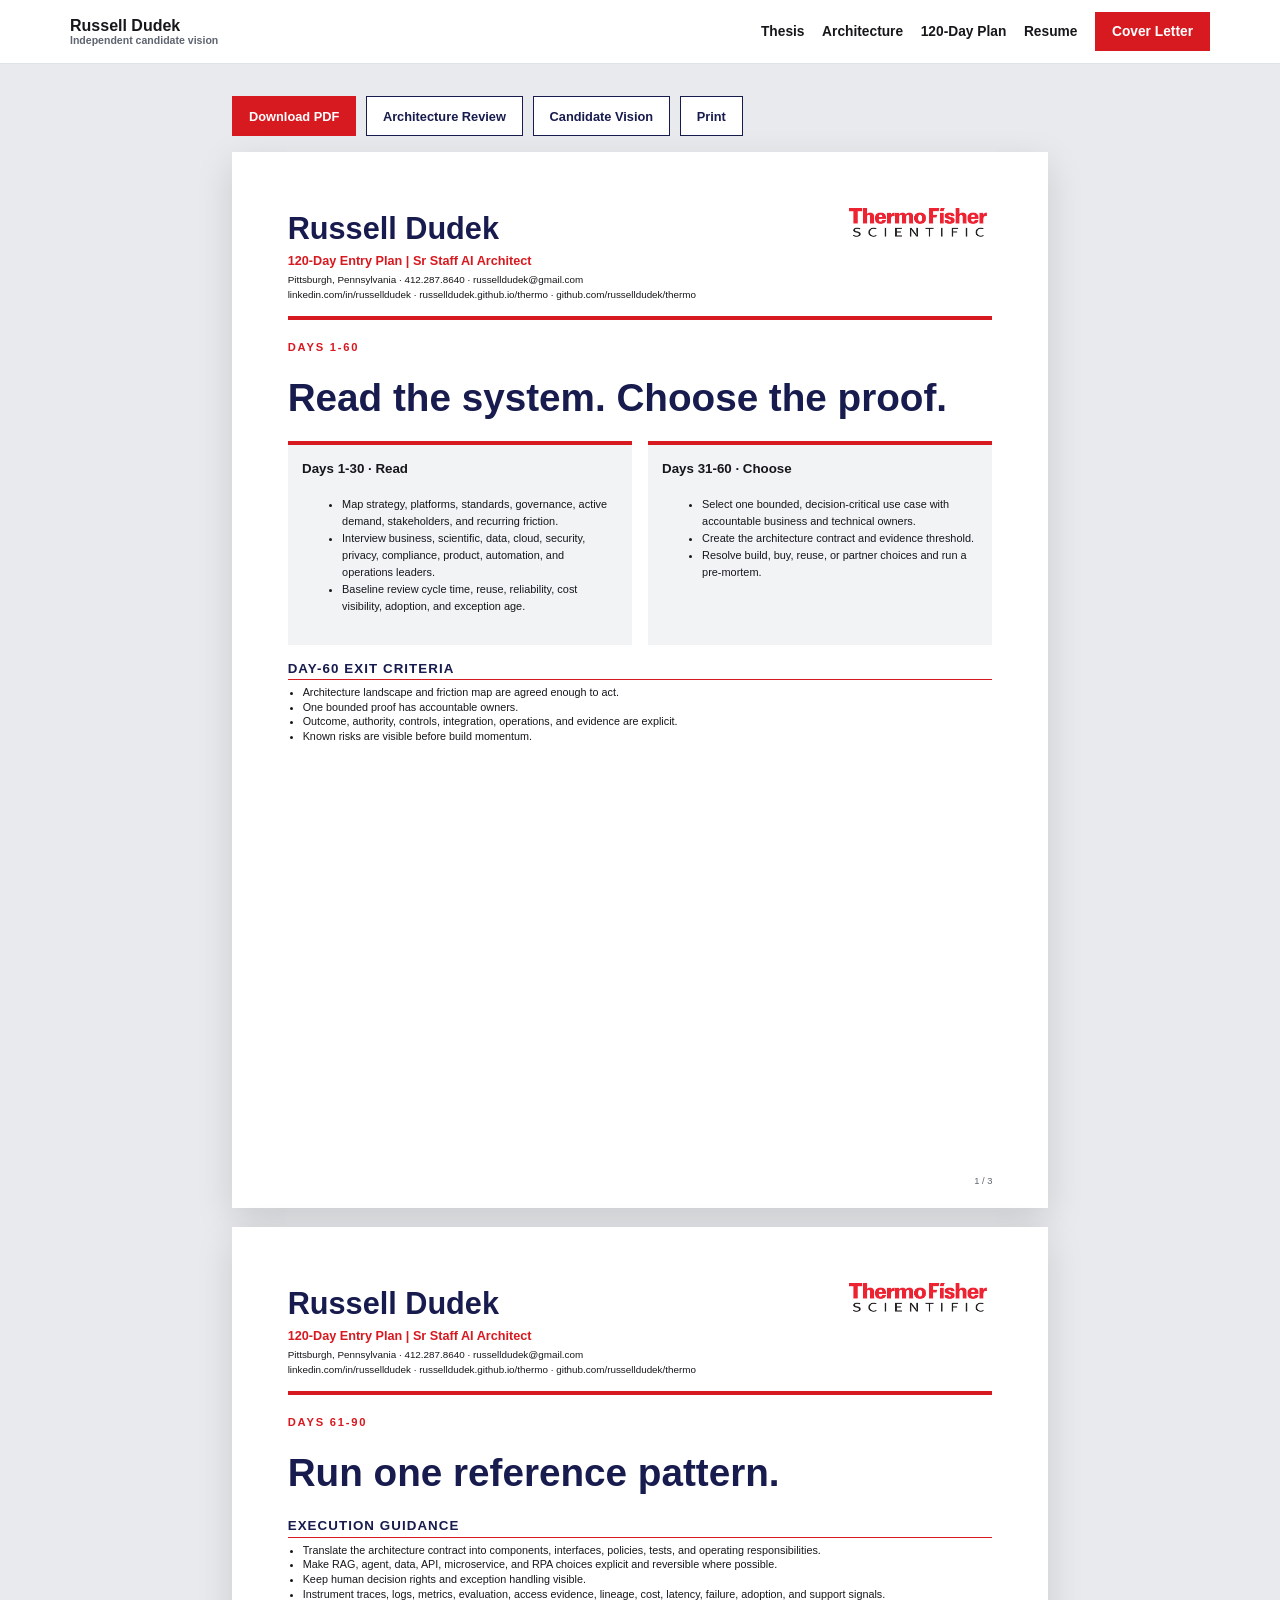
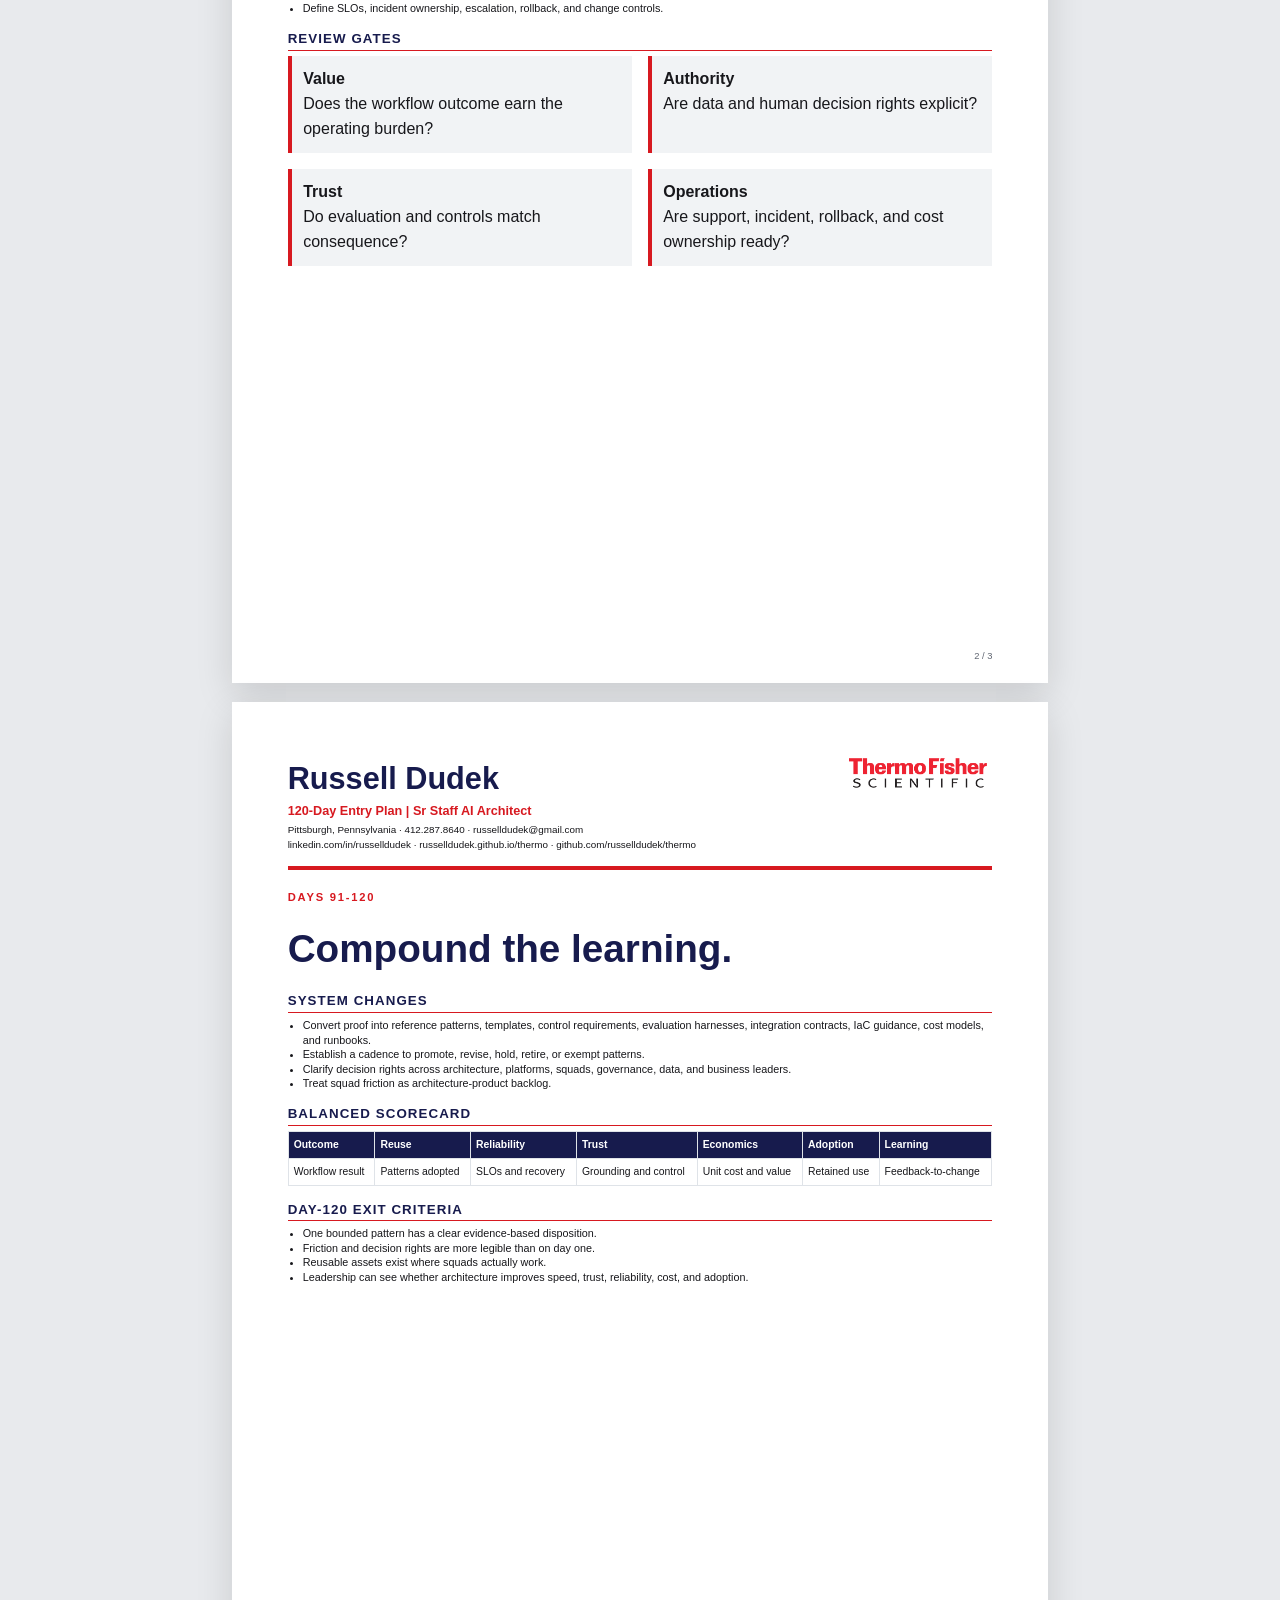
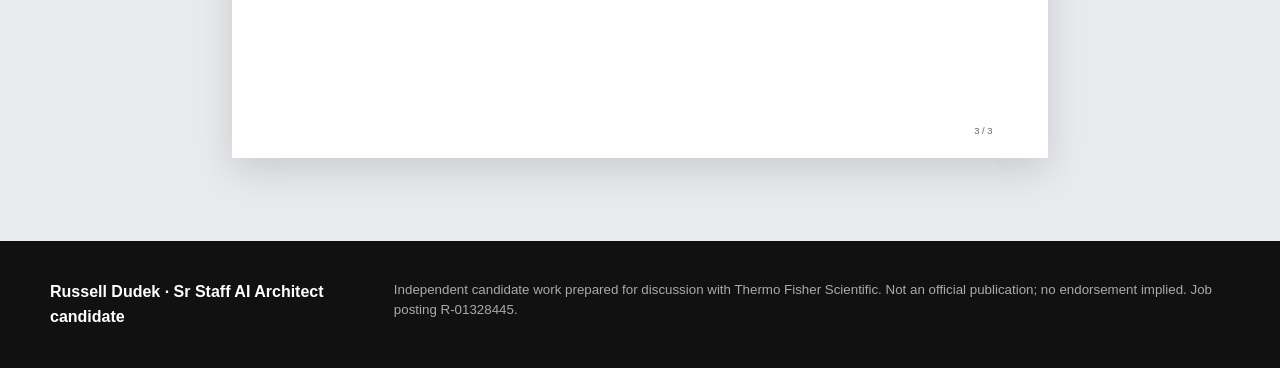
==== 120-day-plan.html @ cbb68d7e "Publish complete Thermo Fisher candidate campaign and repair asset loading" ====
<!doctype html><html lang="en"><head><meta charset="utf-8"><meta name="viewport" content="width=device-width,initial-scale=1"><title>Thermo Fisher | 120-Day Entry Plan</title><meta name="description" content="120-day entry plan."><link rel="icon" href="assets/brand/thermo-fisher-wordmark.png"><link rel="stylesheet" href="brand-tokens.css"><link rel="stylesheet" href="styles.css"></head><body><a class="skip" href="#main">Skip to content</a><header class="site-header"><div class="nav"><a class="candidate" href="index.html">Russell Dudek<small>Independent candidate vision</small></a><button class="menu-button" aria-expanded="false" aria-controls="primary-nav">Menu</button><nav class="nav-links" id="primary-nav" aria-label="Primary"><a href="index.html#thesis">Thesis</a><a href="index.html#architecture">Architecture</a><a href="120-day-plan.html">120-Day Plan</a><a href="resume.html">Resume</a><a class="button primary" href="cover-letter.html">Cover Letter</a></nav></div></header><main class="document-shell" id="main"><div class="doc-actions"><a class="button primary" href="docs/Russell-Dudek-Thermo-Fisher-120-Day-Plan.pdf">Download PDF</a><a class="button" href="architecture-review.html">Architecture Review</a><a class="button" href="index.html">Candidate Vision</a><button class="button" onclick="window.print()">Print</button></div><section class="sheet"><header class="doc-head"><div><div class="doc-name">Russell Dudek</div><div class="doc-role">120-Day Entry Plan | Sr Staff AI Architect</div><div class="doc-contact">Pittsburgh, Pennsylvania · 412.287.8640 · russelldudek@gmail.com<br>linkedin.com/in/russelldudek · russelldudek.github.io/thermo · github.com/russelldudek/thermo</div></div><img class="doc-logo" src="assets/brand/thermo-fisher-wordmark.png" alt="Thermo Fisher Scientific"></header><div class="eyebrow">Days 1-60</div><h1 class="report-title">Read the system. Choose the proof.</h1><div class="report-grid"><div class="report-card"><h3>Days 1-30 · Read</h3><ul><li>Map strategy, platforms, standards, governance, active demand, stakeholders, and recurring friction.</li><li>Interview business, scientific, data, cloud, security, privacy, compliance, product, automation, and operations leaders.</li><li>Baseline review cycle time, reuse, reliability, cost visibility, adoption, and exception age.</li></ul></div><div class="report-card"><h3>Days 31-60 · Choose</h3><ul><li>Select one bounded, decision-critical use case with accountable business and technical owners.</li><li>Create the architecture contract and evidence threshold.</li><li>Resolve build, buy, reuse, or partner choices and run a pre-mortem.</li></ul></div></div><section class="doc-section"><h2>Day-60 exit criteria</h2><ul><li>Architecture landscape and friction map are agreed enough to act.</li><li>One bounded proof has accountable owners.</li><li>Outcome, authority, controls, integration, operations, and evidence are explicit.</li><li>Known risks are visible before build momentum.</li></ul></section><div class="page-no">1 / 3</div></section><section class="sheet"><header class="doc-head"><div><div class="doc-name">Russell Dudek</div><div class="doc-role">120-Day Entry Plan | Sr Staff AI Architect</div><div class="doc-contact">Pittsburgh, Pennsylvania · 412.287.8640 · russelldudek@gmail.com<br>linkedin.com/in/russelldudek · russelldudek.github.io/thermo · github.com/russelldudek/thermo</div></div><img class="doc-logo" src="assets/brand/thermo-fisher-wordmark.png" alt="Thermo Fisher Scientific"></header><div class="eyebrow">Days 61-90</div><h2 class="report-title">Run one reference pattern.</h2><section class="doc-section"><h2>Execution guidance</h2><ul><li>Translate the architecture contract into components, interfaces, policies, tests, and operating responsibilities.</li><li>Make RAG, agent, data, API, microservice, and RPA choices explicit and reversible where possible.</li><li>Keep human decision rights and exception handling visible.</li><li>Instrument traces, logs, metrics, evaluation, access evidence, lineage, cost, latency, failure, adoption, and support signals.</li><li>Define SLOs, incident ownership, escalation, rollback, and change controls.</li></ul></section><section class="doc-section"><h2>Review gates</h2><div class="report-grid"><div class="doc-card"><b>Value</b><br>Does the workflow outcome earn the operating burden?</div><div class="doc-card"><b>Authority</b><br>Are data and human decision rights explicit?</div><div class="doc-card"><b>Trust</b><br>Do evaluation and controls match consequence?</div><div class="doc-card"><b>Operations</b><br>Are support, incident, rollback, and cost ownership ready?</div></div></section><div class="page-no">2 / 3</div></section><section class="sheet"><header class="doc-head"><div><div class="doc-name">Russell Dudek</div><div class="doc-role">120-Day Entry Plan | Sr Staff AI Architect</div><div class="doc-contact">Pittsburgh, Pennsylvania · 412.287.8640 · russelldudek@gmail.com<br>linkedin.com/in/russelldudek · russelldudek.github.io/thermo · github.com/russelldudek/thermo</div></div><img class="doc-logo" src="assets/brand/thermo-fisher-wordmark.png" alt="Thermo Fisher Scientific"></header><div class="eyebrow">Days 91-120</div><h2 class="report-title">Compound the learning.</h2><section class="doc-section"><h2>System changes</h2><ul><li>Convert proof into reference patterns, templates, control requirements, evaluation harnesses, integration contracts, IaC guidance, cost models, and runbooks.</li><li>Establish a cadence to promote, revise, hold, retire, or exempt patterns.</li><li>Clarify decision rights across architecture, platforms, squads, governance, data, and business leaders.</li><li>Treat squad friction as architecture-product backlog.</li></ul></section><section class="doc-section"><h2>Balanced scorecard</h2><table class="review-table"><tr><th>Outcome</th><th>Reuse</th><th>Reliability</th><th>Trust</th><th>Economics</th><th>Adoption</th><th>Learning</th></tr><tr><td>Workflow result</td><td>Patterns adopted</td><td>SLOs and recovery</td><td>Grounding and control</td><td>Unit cost and value</td><td>Retained use</td><td>Feedback-to-change</td></tr></table></section><section class="doc-section"><h2>Day-120 exit criteria</h2><ul><li>One bounded pattern has a clear evidence-based disposition.</li><li>Friction and decision rights are more legible than on day one.</li><li>Reusable assets exist where squads actually work.</li><li>Leadership can see whether architecture improves speed, trust, reliability, cost, and adoption.</li></ul></section><div class="page-no">3 / 3</div></section></main><footer class="footer"><div class="inner"><strong>Russell Dudek · Sr Staff AI Architect candidate</strong><small>Independent candidate work prepared for discussion with Thermo Fisher Scientific. Not an official publication; no endorsement implied. Job posting R-01328445.</small></div></footer><script src="app.js"></script></body></html>
---- brand-tokens.css ----
:root{--red:#d71920;--navy:#171b4d;--blue:#0067a5;--orange:#f28c28;--ink:#17171b;--muted:#5e6470;--soft:#f1f3f5;--line:#dfe3e8;--white:#fff;--max:1180px}
---- styles.css ----
*{box-sizing:border-box}html{scroll-behavior:smooth}body{margin:0;color:var(--ink);font-family:Arial,Helvetica,sans-serif;line-height:1.55;background:var(--white)}a{color:inherit}.skip{position:absolute;left:-9999px}.skip:focus{left:1rem;top:1rem;z-index:99;background:#fff;padding:.7rem}.site-header{position:sticky;top:0;z-index:20;background:rgba(255,255,255,.96);border-bottom:1px solid var(--line);backdrop-filter:blur(12px)}.nav{max-width:var(--max);margin:auto;padding:.75rem 1.25rem;display:flex;align-items:center;justify-content:space-between;gap:1rem}.candidate{font-weight:800;text-decoration:none;line-height:1.05}.candidate small{display:block;color:var(--muted);font-size:.66rem;font-weight:600}.nav-links{display:flex;align-items:center;gap:1.1rem}.nav-links a{text-decoration:none;font-size:.86rem;font-weight:700}.menu-button{display:none}.button,.scenario-button,.reset{display:inline-flex;align-items:center;justify-content:center;border:1px solid var(--navy);background:#fff;color:var(--navy);padding:.7rem 1rem;text-decoration:none;font:700 .8rem Arial;cursor:pointer}.button.primary{background:var(--red);border-color:var(--red);color:#fff}.button.dark{background:var(--navy);color:#fff}.hero{min-height:720px;display:grid;grid-template-columns:minmax(0,1fr) minmax(460px,.9fr);background:var(--navy);color:#fff}.hero-copy{padding:4.3rem clamp(1.4rem,6vw,7rem);display:flex;flex-direction:column;justify-content:center}.lockup{display:flex;align-items:center;gap:1.2rem;margin-bottom:3rem}.lockup img{width:245px;background:#fff;padding:.55rem}.qualifier{font-size:.76rem;color:#d8dbea}.qualifier strong{color:#fff}.eyebrow{text-transform:uppercase;letter-spacing:.16em;font-weight:800;font-size:.7rem;color:var(--red)}.hero h1{font-size:clamp(3.6rem,7vw,7.4rem);line-height:.86;letter-spacing:-.065em;margin:.7rem 0 1.5rem;max-width:8ch}.hero h1 span{color:#ff6670}.lede{font-size:1.12rem;max-width:60ch;color:#d9dce8}.actions{display:flex;gap:.7rem;flex-wrap:wrap;margin-top:1.4rem}.hero-visual{position:relative;overflow:hidden;background:linear-gradient(145deg,#111438,#080a20);display:flex;align-items:center;justify-content:center;padding:3rem}.lattice{width:min(520px,90%);height:540px;display:grid;grid-template-columns:repeat(5,1fr);gap:6px;transform:perspective(900px) rotateX(55deg) rotateZ(-16deg);position:relative}.cell{border:1px solid rgba(255,255,255,.26);background:rgba(255,255,255,.03);transition:.35s}.cell:nth-child(6n),.cell:nth-child(8n){background:rgba(215,25,32,.35);border-color:#ff6670}.signal{position:absolute;width:18px;height:18px;border-radius:50%;background:#fff;box-shadow:0 0 30px #fff;animation:route 7s linear infinite}.visual-label{position:absolute;left:2rem;right:2rem;bottom:2rem;display:flex;justify-content:space-between;gap:1rem}.visual-label small{display:block;color:#aeb4ca}.section{padding:clamp(4rem,8vw,7rem) 1.25rem}.inner{max-width:var(--max);margin:auto}.soft{background:var(--soft)}.dark{background:var(--navy);color:#fff}.red{background:var(--red);color:#fff}.section-head{display:grid;grid-template-columns:.8fr 1.2fr;gap:3rem;margin-bottom:2.5rem}.section h2{font-size:clamp(2.4rem,5vw,4.9rem);line-height:.95;letter-spacing:-.05em;margin:.25rem 0}.intro{color:var(--muted);font-size:1.08rem}.dark .intro{color:#c7cada}.moment{display:grid;grid-template-columns:1.1fr .9fr;gap:1rem}.systems-field{min-height:430px;position:relative;overflow:hidden;background:radial-gradient(circle at 25% 30%,#fff 0 1.2%,transparent 1.5%),linear-gradient(145deg,var(--blue),var(--navy) 62%,#07091f)}.systems-field:before{content:"";position:absolute;inset:12%;border:1px solid #ffffff55;background:repeating-linear-gradient(0deg,transparent 0 44px,#ffffff20 45px),repeating-linear-gradient(90deg,transparent 0 58px,#ffffff20 59px);transform:perspective(700px) rotateX(58deg) rotateZ(-8deg)}.caption{position:absolute;z-index:1;left:1.4rem;right:1.4rem;bottom:1.4rem;color:#fff;font-size:1.12rem}.notes{display:grid;gap:1rem}.note{background:#fff;border-top:4px solid var(--red);padding:1.3rem}.note strong{display:block}.tensions{display:grid;grid-template-columns:repeat(5,1fr);border:1px solid #ffffff33}.tension{min-height:220px;padding:1.25rem;border-right:1px solid #ffffff33;display:flex;flex-direction:column}.tension:last-child{border:0}.tension b{margin-top:auto}.tension span{color:#ff6670;font-size:2rem}.tension p{font-size:.82rem;color:#bdc1d3}.lab{display:grid;grid-template-columns:260px 1fr;gap:1.5rem}.scenario-panel{position:sticky;top:90px;height:max-content}.scenario-buttons{display:grid;gap:.5rem}.scenario-button,.reset{width:100%;justify-content:flex-start;text-align:left}.scenario-button[aria-selected=true]{background:var(--red);border-color:var(--red);color:#fff}.reset{margin-top:.65rem;border-style:dashed}.board{border:1px solid var(--line);box-shadow:0 20px 60px #171b4d14}.board-head,.readout{padding:1.1rem;border-bottom:1px solid var(--line);display:flex;justify-content:space-between;gap:1rem}.board-state{color:var(--red);font-weight:800;font-size:.72rem;text-transform:uppercase}.layers{display:grid;grid-template-columns:repeat(5,1fr)}.layer{min-height:330px;padding:1rem;border-right:1px solid var(--line)}.layer:last-child{border:0}.layer h3{font-size:.95rem}.layer small{color:var(--muted)}.layer ul{list-style:none;padding:0;display:grid;gap:.55rem}.layer li{font-size:.74rem;background:var(--soft);border:1px solid var(--line);padding:.65rem;transition:.25s}.layer li.active{background:#fff;border-color:var(--red);box-shadow:inset 4px 0 var(--red)}.layer li.risk{background:#fff6e9;border-color:var(--orange);box-shadow:inset 4px 0 var(--orange)}.readout{display:grid;grid-template-columns:repeat(3,1fr);border-top:1px solid var(--line);border-bottom:0}.readout small{display:block;color:var(--muted);text-transform:uppercase}.cards{display:grid;grid-template-columns:repeat(3,1fr);gap:1px;background:var(--line);border:1px solid var(--line)}.card{background:#fff;padding:1.35rem;min-height:200px}.card .num{color:var(--red);font-size:1.8rem}.metrics{display:grid;grid-template-columns:repeat(7,1fr);gap:1px;background:#ffffff33}.metric{padding:1.2rem;background:var(--navy);min-height:155px}.metric p{font-size:.75rem;color:#bdc1d3}.timeline{border-left:2px solid var(--red);margin-left:8px}.proof{padding:0 0 2rem 1.7rem;display:grid;grid-template-columns:220px 1fr;gap:1.5rem;position:relative}.proof:before{content:"";position:absolute;left:-7px;top:.35rem;width:12px;height:12px;border-radius:50%;background:var(--red);border:3px solid #fff}.proof h3,.proof p{margin:0}.proof p{color:var(--muted)}.roadmap{display:grid;grid-template-columns:repeat(4,1fr);gap:1rem}.phase{background:#fff;border-top:5px solid var(--red);padding:1.2rem;min-height:255px}.objection{display:grid;grid-template-columns:.85fr 1.15fr;gap:3rem}.quote{font-size:clamp(2rem,4vw,3.8rem);line-height:1.05;letter-spacing:-.04em}.questions{display:grid;grid-template-columns:repeat(2,1fr);gap:1rem}.question{border-top:1px solid #ffffff55;padding:1rem 0}.footer{background:#111;color:#fff;padding:2.4rem 1.25rem}.footer .inner{display:flex;justify-content:space-between;gap:2rem}.footer small{color:#aaa;max-width:55rem}.document-shell{background:#e8eaed;padding:2rem 0 4rem}.doc-actions{max-width:8.5in;margin:0 auto 1rem;display:flex;gap:.6rem;flex-wrap:wrap}.sheet{width:8.5in;min-height:11in;margin:0 auto 1.2rem;background:#fff;padding:.55in .58in;box-shadow:0 12px 35px #0002;position:relative}.doc-head{display:grid;grid-template-columns:1fr auto;gap:1rem;border-bottom:4px solid var(--red);padding-bottom:.14in;margin-bottom:.2in}.doc-name{font-size:23pt;font-weight:800;color:var(--navy)}.doc-role{font-size:9.5pt;color:var(--red);font-weight:800}.doc-contact{font-size:7.4pt}.doc-logo{width:1.55in}.doc-section{margin:.14in 0}.doc-section h2{font-size:10pt;text-transform:uppercase;letter-spacing:.08em;color:var(--navy);border-bottom:1px solid var(--red);margin:0 0 5px}.doc-section h3{font-size:9pt;margin:5px 0}.doc-section p,.doc-section li{font-size:8.1pt;line-height:1.35}.doc-section ul{margin:4px 0;padding-left:15px}.doc-grid{display:grid;grid-template-columns:1.65fr .9fr;gap:.2in}.doc-card{background:var(--soft);border-left:4px solid var(--red);padding:.12in}.page-no{position:absolute;right:.58in;bottom:.2in;font-size:7pt;color:var(--muted)}.report-title{font-size:29pt;line-height:.95;color:var(--navy);margin:.25in 0}.report-grid{display:grid;grid-template-columns:repeat(2,1fr);gap:.16in}.report-card{background:var(--soft);border-top:4px solid var(--red);padding:.15in}.report-card h3{font-size:10pt;margin:0}.report-card p,.report-card li{font-size:8.2pt}.review-table{width:100%;border-collapse:collapse;font-size:7.8pt}.review-table th,.review-table td{border:1px solid var(--line);padding:5px;text-align:left;vertical-align:top}.review-table th{background:var(--navy);color:#fff}@keyframes route{0%{left:8%;top:10%}25%{left:72%;top:20%}50%{left:52%;top:70%}75%{left:12%;top:75%}100%{left:8%;top:10%}}@media(max-width:900px){.menu-button{display:block}.nav-links{display:none;position:absolute;top:100%;left:0;right:0;background:#fff;padding:1rem;flex-direction:column;align-items:stretch}.nav-links.open{display:flex}.hero{grid-template-columns:1fr}.hero-visual{min-height:500px}.section-head,.moment,.lab,.objection{grid-template-columns:1fr}.scenario-panel{position:static}.tensions,.layers,.metrics{grid-template-columns:1fr}.tension,.layer{min-height:auto;border-right:0;border-bottom:1px solid #ffffff33}.cards{grid-template-columns:repeat(2,1fr)}.roadmap{grid-template-columns:repeat(2,1fr)}.proof{grid-template-columns:1fr}.questions{grid-template-columns:1fr}.footer .inner{display:block}.document-shell{padding:1rem}.sheet{width:100%;min-height:0;padding:1.1rem;box-shadow:none}.doc-grid,.report-grid{grid-template-columns:1fr}}@media(max-width:520px){.review-table{display:block;font-size:.72rem}.review-table tbody{display:grid;gap:.75rem}.review-table tr{display:grid;grid-template-columns:repeat(2,minmax(0,1fr));border:1px solid var(--line)}.review-table th,.review-table td{display:block;min-width:0;overflow-wrap:anywhere;border:0;border-bottom:1px solid var(--line)}.hero-copy{padding:3rem 1.25rem}.lockup{align-items:flex-start;flex-direction:column}.hero h1{font-size:3.4rem}.hero-visual{padding:1rem;min-height:430px}.lattice{height:380px}.cards,.roadmap{grid-template-columns:1fr}.section{padding:3.5rem 1rem}.doc-head{grid-template-columns:1fr}.doc-logo{width:140px}.doc-actions{position:sticky;top:64px;background:#e8eaed;padding:.5rem;z-index:3}}@media(prefers-reduced-motion:reduce){*{scroll-behavior:auto!important;animation:none!important;transition:none!important}.signal{left:52%;top:50%}}@media print{@page{size:Letter;margin:0}body{background:#fff}.site-header,.footer,.doc-actions{display:none!important}.document-shell{padding:0;background:#fff}.sheet{width:8.5in;height:11in;min-height:11in;margin:0;box-shadow:none;break-after:page;overflow:hidden}.sheet:last-child{break-after:auto}.page-no{display:block}}
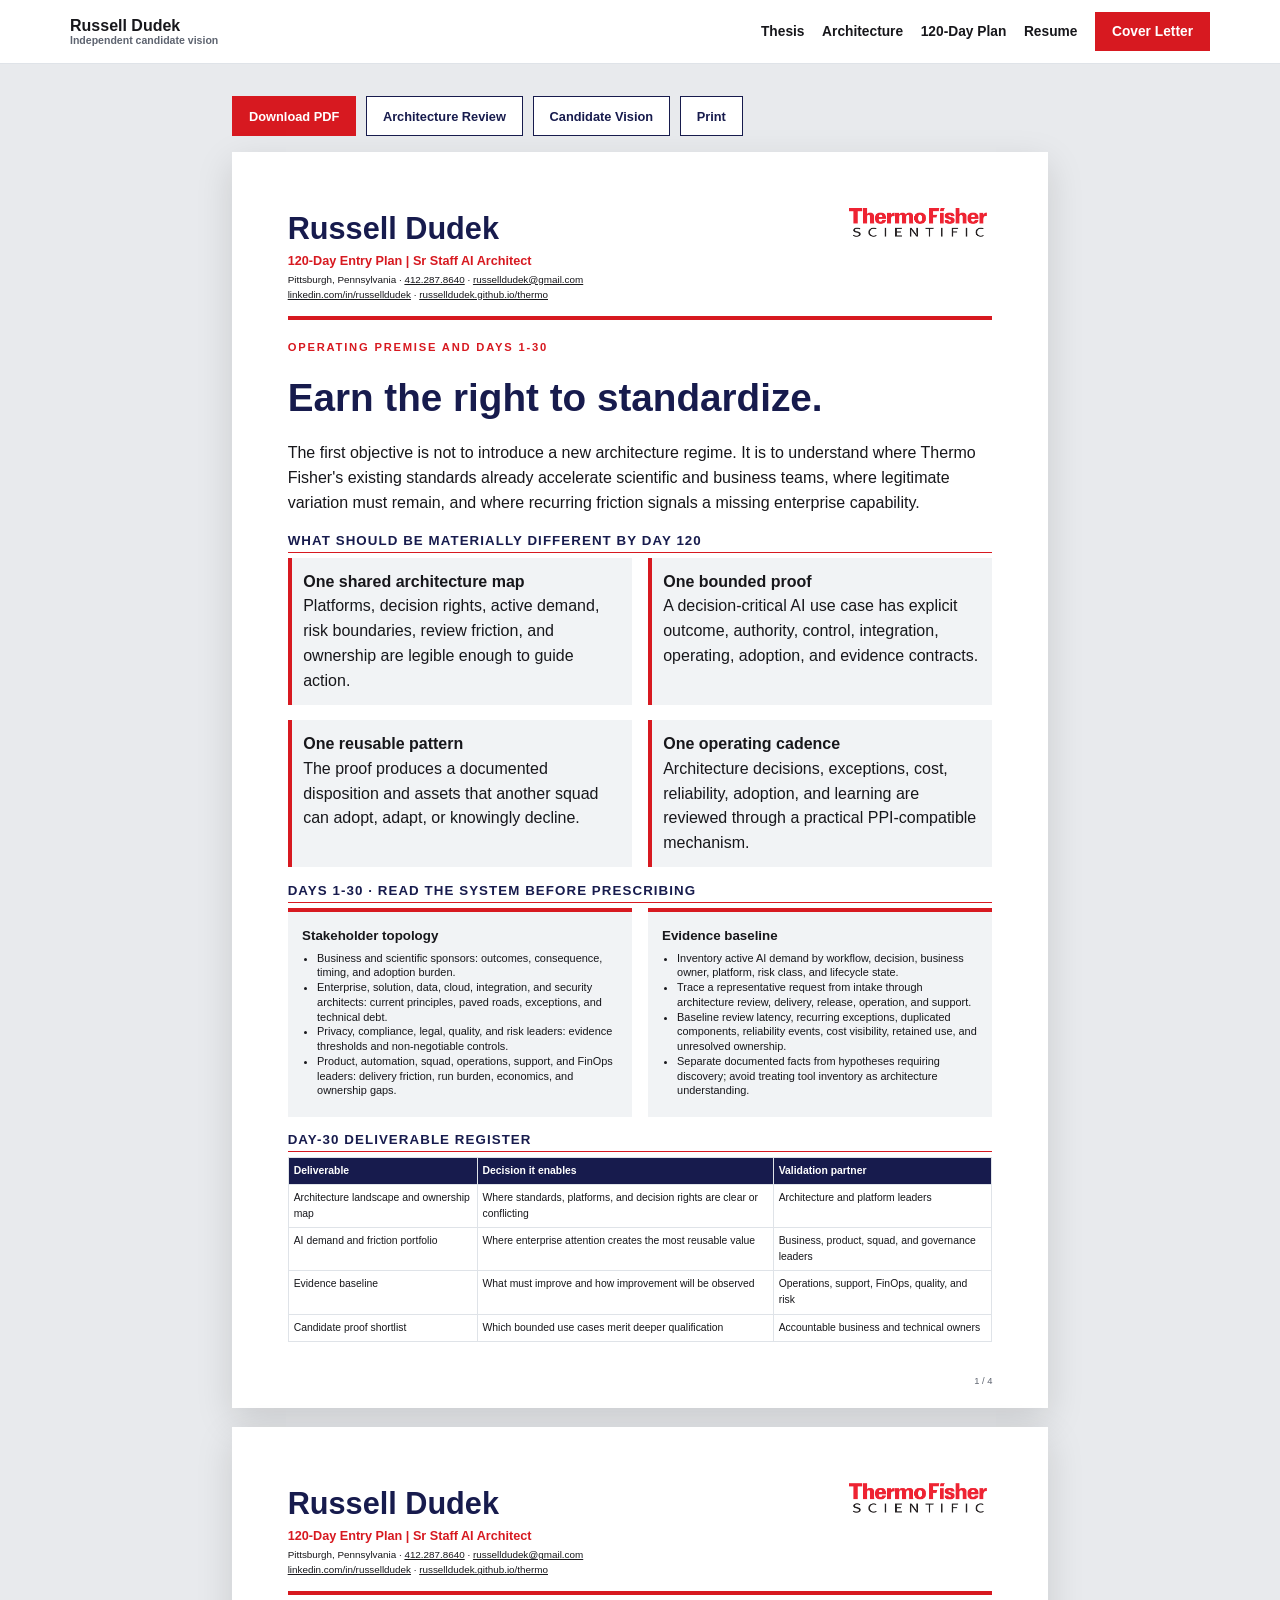
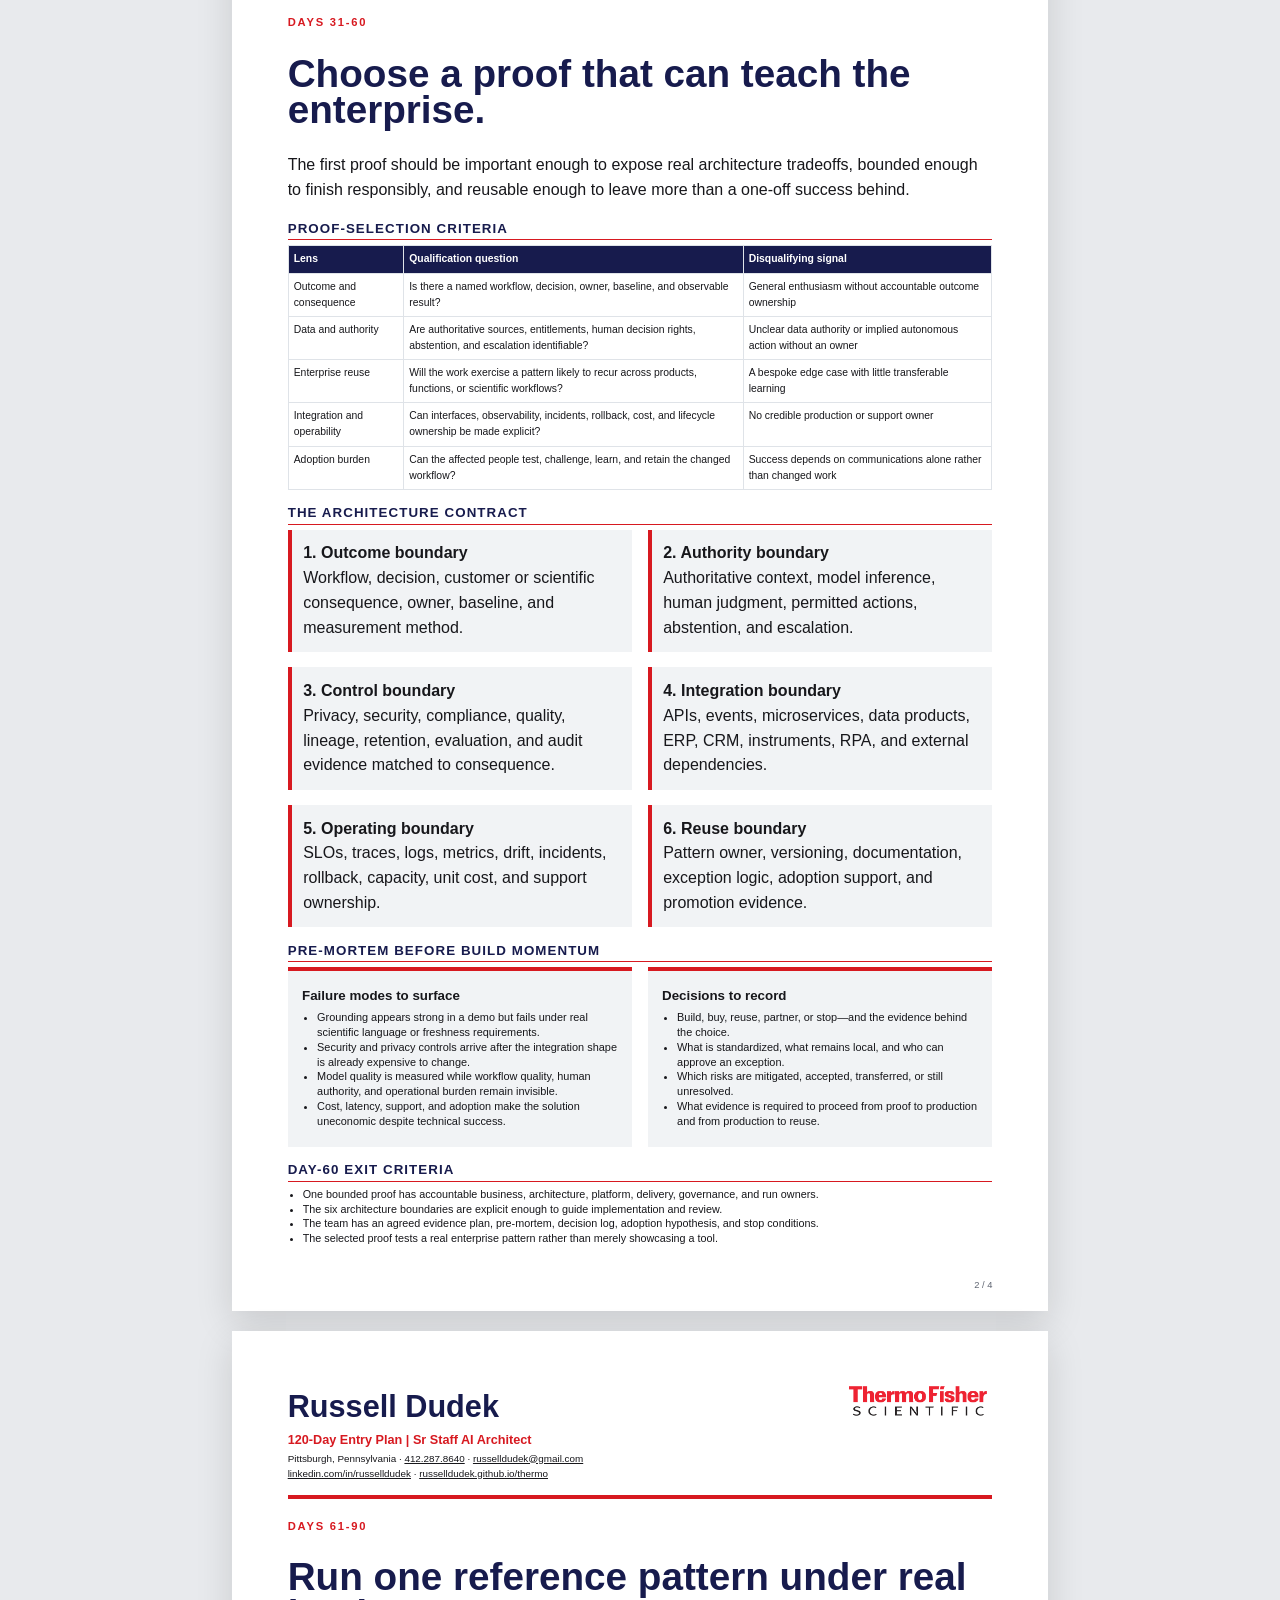
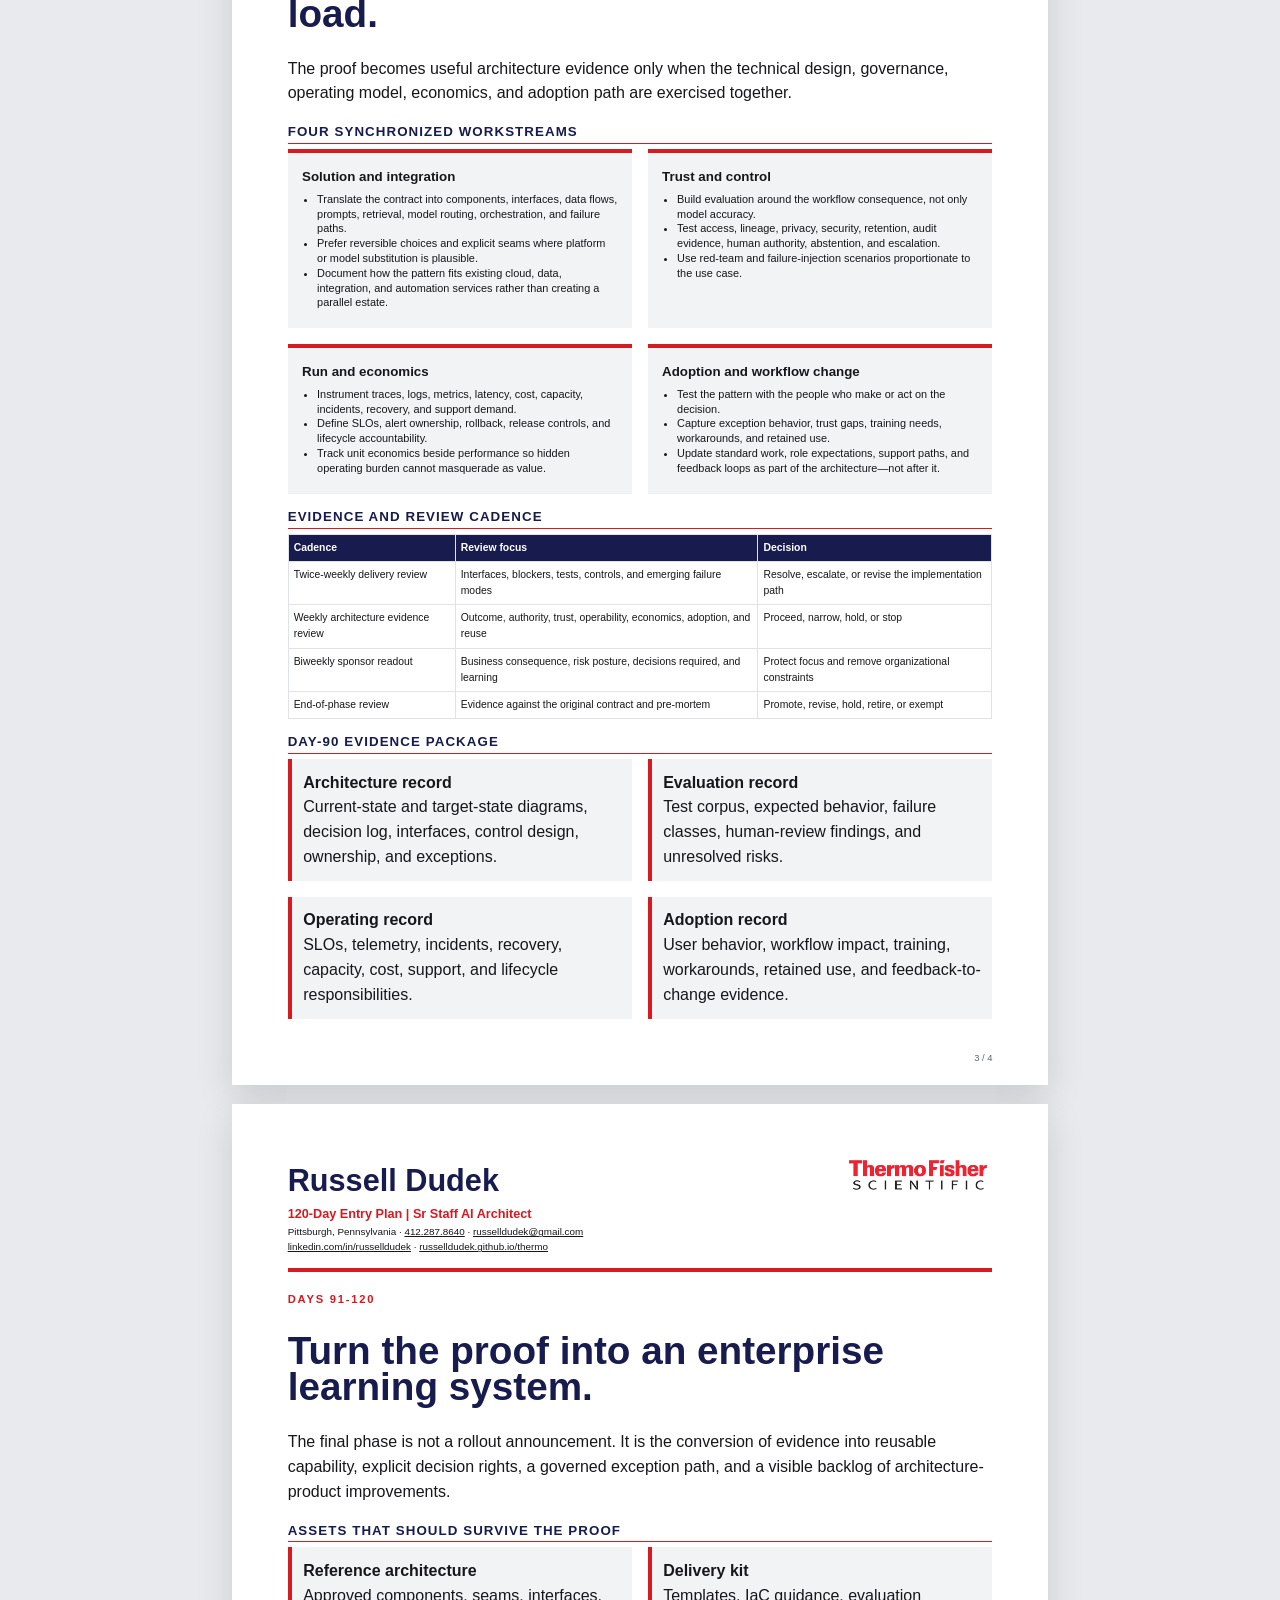
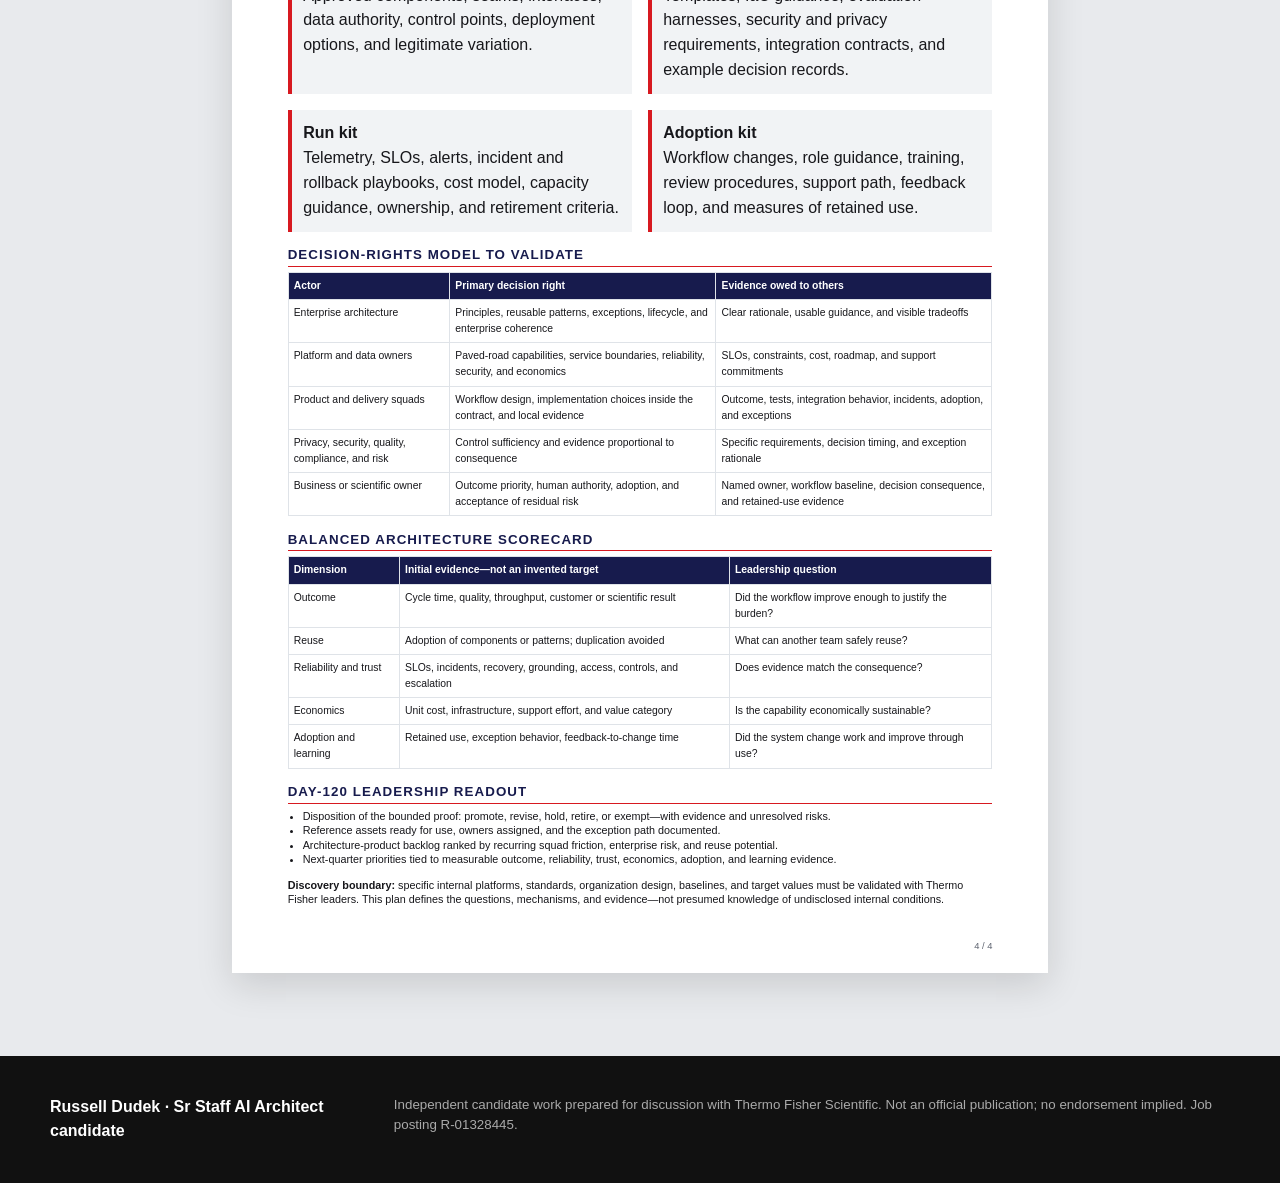
==== commit 591522ca: "Expand the 120-day AI architecture entry plan" ====
--- a/120-day-plan.html
+++ b/120-day-plan.html
@@ -1 +1,266 @@
-<!doctype html><html lang="en"><head><meta charset="utf-8"><meta name="viewport" content="width=device-width,initial-scale=1"><title>Thermo Fisher | 120-Day Entry Plan</title><meta name="description" content="120-day entry plan."><link rel="icon" href="assets/brand/thermo-fisher-wordmark.png"><link rel="stylesheet" href="brand-tokens.css"><link rel="stylesheet" href="styles.css"></head><body><a class="skip" href="#main">Skip to content</a><header class="site-header"><div class="nav"><a class="candidate" href="index.html">Russell Dudek<small>Independent candidate vision</small></a><button class="menu-button" aria-expanded="false" aria-controls="primary-nav">Menu</button><nav class="nav-links" id="primary-nav" aria-label="Primary"><a href="index.html#thesis">Thesis</a><a href="index.html#architecture">Architecture</a><a href="120-day-plan.html">120-Day Plan</a><a href="resume.html">Resume</a><a class="button primary" href="cover-letter.html">Cover Letter</a></nav></div></header><main class="document-shell" id="main"><div class="doc-actions"><a class="button primary" href="docs/Russell-Dudek-Thermo-Fisher-120-Day-Plan.pdf">Download PDF</a><a class="button" href="architecture-review.html">Architecture Review</a><a class="button" href="index.html">Candidate Vision</a><button class="button" onclick="window.print()">Print</button></div><section class="sheet"><header class="doc-head"><div><div class="doc-name">Russell Dudek</div><div class="doc-role">120-Day Entry Plan | Sr Staff AI Architect</div><div class="doc-contact">Pittsburgh, Pennsylvania · 412.287.8640 · russelldudek@gmail.com<br>linkedin.com/in/russelldudek · russelldudek.github.io/thermo · github.com/russelldudek/thermo</div></div><img class="doc-logo" src="assets/brand/thermo-fisher-wordmark.png" alt="Thermo Fisher Scientific"></header><div class="eyebrow">Days 1-60</div><h1 class="report-title">Read the system. Choose the proof.</h1><div class="report-grid"><div class="report-card"><h3>Days 1-30 · Read</h3><ul><li>Map strategy, platforms, standards, governance, active demand, stakeholders, and recurring friction.</li><li>Interview business, scientific, data, cloud, security, privacy, compliance, product, automation, and operations leaders.</li><li>Baseline review cycle time, reuse, reliability, cost visibility, adoption, and exception age.</li></ul></div><div class="report-card"><h3>Days 31-60 · Choose</h3><ul><li>Select one bounded, decision-critical use case with accountable business and technical owners.</li><li>Create the architecture contract and evidence threshold.</li><li>Resolve build, buy, reuse, or partner choices and run a pre-mortem.</li></ul></div></div><section class="doc-section"><h2>Day-60 exit criteria</h2><ul><li>Architecture landscape and friction map are agreed enough to act.</li><li>One bounded proof has accountable owners.</li><li>Outcome, authority, controls, integration, operations, and evidence are explicit.</li><li>Known risks are visible before build momentum.</li></ul></section><div class="page-no">1 / 3</div></section><section class="sheet"><header class="doc-head"><div><div class="doc-name">Russell Dudek</div><div class="doc-role">120-Day Entry Plan | Sr Staff AI Architect</div><div class="doc-contact">Pittsburgh, Pennsylvania · 412.287.8640 · russelldudek@gmail.com<br>linkedin.com/in/russelldudek · russelldudek.github.io/thermo · github.com/russelldudek/thermo</div></div><img class="doc-logo" src="assets/brand/thermo-fisher-wordmark.png" alt="Thermo Fisher Scientific"></header><div class="eyebrow">Days 61-90</div><h2 class="report-title">Run one reference pattern.</h2><section class="doc-section"><h2>Execution guidance</h2><ul><li>Translate the architecture contract into components, interfaces, policies, tests, and operating responsibilities.</li><li>Make RAG, agent, data, API, microservice, and RPA choices explicit and reversible where possible.</li><li>Keep human decision rights and exception handling visible.</li><li>Instrument traces, logs, metrics, evaluation, access evidence, lineage, cost, latency, failure, adoption, and support signals.</li><li>Define SLOs, incident ownership, escalation, rollback, and change controls.</li></ul></section><section class="doc-section"><h2>Review gates</h2><div class="report-grid"><div class="doc-card"><b>Value</b><br>Does the workflow outcome earn the operating burden?</div><div class="doc-card"><b>Authority</b><br>Are data and human decision rights explicit?</div><div class="doc-card"><b>Trust</b><br>Do evaluation and controls match consequence?</div><div class="doc-card"><b>Operations</b><br>Are support, incident, rollback, and cost ownership ready?</div></div></section><div class="page-no">2 / 3</div></section><section class="sheet"><header class="doc-head"><div><div class="doc-name">Russell Dudek</div><div class="doc-role">120-Day Entry Plan | Sr Staff AI Architect</div><div class="doc-contact">Pittsburgh, Pennsylvania · 412.287.8640 · russelldudek@gmail.com<br>linkedin.com/in/russelldudek · russelldudek.github.io/thermo · github.com/russelldudek/thermo</div></div><img class="doc-logo" src="assets/brand/thermo-fisher-wordmark.png" alt="Thermo Fisher Scientific"></header><div class="eyebrow">Days 91-120</div><h2 class="report-title">Compound the learning.</h2><section class="doc-section"><h2>System changes</h2><ul><li>Convert proof into reference patterns, templates, control requirements, evaluation harnesses, integration contracts, IaC guidance, cost models, and runbooks.</li><li>Establish a cadence to promote, revise, hold, retire, or exempt patterns.</li><li>Clarify decision rights across architecture, platforms, squads, governance, data, and business leaders.</li><li>Treat squad friction as architecture-product backlog.</li></ul></section><section class="doc-section"><h2>Balanced scorecard</h2><table class="review-table"><tr><th>Outcome</th><th>Reuse</th><th>Reliability</th><th>Trust</th><th>Economics</th><th>Adoption</th><th>Learning</th></tr><tr><td>Workflow result</td><td>Patterns adopted</td><td>SLOs and recovery</td><td>Grounding and control</td><td>Unit cost and value</td><td>Retained use</td><td>Feedback-to-change</td></tr></table></section><section class="doc-section"><h2>Day-120 exit criteria</h2><ul><li>One bounded pattern has a clear evidence-based disposition.</li><li>Friction and decision rights are more legible than on day one.</li><li>Reusable assets exist where squads actually work.</li><li>Leadership can see whether architecture improves speed, trust, reliability, cost, and adoption.</li></ul></section><div class="page-no">3 / 3</div></section></main><footer class="footer"><div class="inner"><strong>Russell Dudek · Sr Staff AI Architect candidate</strong><small>Independent candidate work prepared for discussion with Thermo Fisher Scientific. Not an official publication; no endorsement implied. Job posting R-01328445.</small></div></footer><script src="app.js"></script></body></html>+<!doctype html>
+<html lang="en">
+<head>
+  <meta charset="utf-8">
+  <meta name="viewport" content="width=device-width,initial-scale=1">
+  <title>Thermo Fisher | 120-Day Entry Plan</title>
+  <meta name="description" content="A detailed 120-day entry plan for the Sr Staff AI Architect role at Thermo Fisher Scientific.">
+  <link rel="icon" href="assets/brand/thermo-fisher-wordmark.png">
+  <link rel="stylesheet" href="brand-tokens.css">
+  <link rel="stylesheet" href="styles.css">
+</head>
+<body>
+<a class="skip" href="#main">Skip to content</a>
+<header class="site-header">
+  <div class="nav">
+    <a class="candidate" href="index.html">Russell Dudek<small>Independent candidate vision</small></a>
+    <button class="menu-button" aria-expanded="false" aria-controls="primary-nav">Menu</button>
+    <nav class="nav-links" id="primary-nav" aria-label="Primary">
+      <a href="index.html#thesis">Thesis</a>
+      <a href="index.html#architecture">Architecture</a>
+      <a href="120-day-plan.html">120-Day Plan</a>
+      <a href="resume.html">Resume</a>
+      <a class="button primary" href="cover-letter.html">Cover Letter</a>
+    </nav>
+  </div>
+</header>
+<main class="document-shell" id="main">
+  <div class="doc-actions">
+    <a class="button primary" href="docs/Russell-Dudek-Thermo-Fisher-120-Day-Plan.pdf">Download PDF</a>
+    <a class="button" href="architecture-review.html">Architecture Review</a>
+    <a class="button" href="index.html">Candidate Vision</a>
+    <button class="button" onclick="window.print()">Print</button>
+  </div>
+
+  <section class="sheet">
+    <header class="doc-head">
+      <div>
+        <div class="doc-name">Russell Dudek</div>
+        <div class="doc-role">120-Day Entry Plan | Sr Staff AI Architect</div>
+        <div class="doc-contact">Pittsburgh, Pennsylvania · <a href="tel:+14122878640">412.287.8640</a> · <a href="mailto:russelldudek@gmail.com">russelldudek@gmail.com</a><br><a href="https://www.linkedin.com/in/russelldudek">linkedin.com/in/russelldudek</a> · <a href="https://russelldudek.github.io/thermo/">russelldudek.github.io/thermo</a></div>
+      </div>
+      <img class="doc-logo" src="assets/brand/thermo-fisher-wordmark.png" alt="Thermo Fisher Scientific">
+    </header>
+    <div class="eyebrow">Operating premise and days 1-30</div>
+    <h1 class="report-title">Earn the right to standardize.</h1>
+    <p>The first objective is not to introduce a new architecture regime. It is to understand where Thermo Fisher's existing standards already accelerate scientific and business teams, where legitimate variation must remain, and where recurring friction signals a missing enterprise capability.</p>
+
+    <section class="doc-section">
+      <h2>What should be materially different by day 120</h2>
+      <div class="report-grid">
+        <div class="doc-card"><b>One shared architecture map</b><br>Platforms, decision rights, active demand, risk boundaries, review friction, and ownership are legible enough to guide action.</div>
+        <div class="doc-card"><b>One bounded proof</b><br>A decision-critical AI use case has explicit outcome, authority, control, integration, operating, adoption, and evidence contracts.</div>
+        <div class="doc-card"><b>One reusable pattern</b><br>The proof produces a documented disposition and assets that another squad can adopt, adapt, or knowingly decline.</div>
+        <div class="doc-card"><b>One operating cadence</b><br>Architecture decisions, exceptions, cost, reliability, adoption, and learning are reviewed through a practical PPI-compatible mechanism.</div>
+      </div>
+    </section>
+
+    <section class="doc-section">
+      <h2>Days 1-30 · Read the system before prescribing</h2>
+      <div class="report-grid">
+        <div class="report-card">
+          <h3>Stakeholder topology</h3>
+          <ul>
+            <li>Business and scientific sponsors: outcomes, consequence, timing, and adoption burden.</li>
+            <li>Enterprise, solution, data, cloud, integration, and security architects: current principles, paved roads, exceptions, and technical debt.</li>
+            <li>Privacy, compliance, legal, quality, and risk leaders: evidence thresholds and non-negotiable controls.</li>
+            <li>Product, automation, squad, operations, support, and FinOps leaders: delivery friction, run burden, economics, and ownership gaps.</li>
+          </ul>
+        </div>
+        <div class="report-card">
+          <h3>Evidence baseline</h3>
+          <ul>
+            <li>Inventory active AI demand by workflow, decision, business owner, platform, risk class, and lifecycle state.</li>
+            <li>Trace a representative request from intake through architecture review, delivery, release, operation, and support.</li>
+            <li>Baseline review latency, recurring exceptions, duplicated components, reliability events, cost visibility, retained use, and unresolved ownership.</li>
+            <li>Separate documented facts from hypotheses requiring discovery; avoid treating tool inventory as architecture understanding.</li>
+          </ul>
+        </div>
+      </div>
+    </section>
+
+    <section class="doc-section">
+      <h2>Day-30 deliverable register</h2>
+      <table class="review-table">
+        <tr><th>Deliverable</th><th>Decision it enables</th><th>Validation partner</th></tr>
+        <tr><td>Architecture landscape and ownership map</td><td>Where standards, platforms, and decision rights are clear or conflicting</td><td>Architecture and platform leaders</td></tr>
+        <tr><td>AI demand and friction portfolio</td><td>Where enterprise attention creates the most reusable value</td><td>Business, product, squad, and governance leaders</td></tr>
+        <tr><td>Evidence baseline</td><td>What must improve and how improvement will be observed</td><td>Operations, support, FinOps, quality, and risk</td></tr>
+        <tr><td>Candidate proof shortlist</td><td>Which bounded use cases merit deeper qualification</td><td>Accountable business and technical owners</td></tr>
+      </table>
+    </section>
+    <div class="page-no">1 / 4</div>
+  </section>
+
+  <section class="sheet">
+    <header class="doc-head">
+      <div>
+        <div class="doc-name">Russell Dudek</div>
+        <div class="doc-role">120-Day Entry Plan | Sr Staff AI Architect</div>
+        <div class="doc-contact">Pittsburgh, Pennsylvania · <a href="tel:+14122878640">412.287.8640</a> · <a href="mailto:russelldudek@gmail.com">russelldudek@gmail.com</a><br><a href="https://www.linkedin.com/in/russelldudek">linkedin.com/in/russelldudek</a> · <a href="https://russelldudek.github.io/thermo/">russelldudek.github.io/thermo</a></div>
+      </div>
+      <img class="doc-logo" src="assets/brand/thermo-fisher-wordmark.png" alt="Thermo Fisher Scientific">
+    </header>
+    <div class="eyebrow">Days 31-60</div>
+    <h2 class="report-title">Choose a proof that can teach the enterprise.</h2>
+    <p>The first proof should be important enough to expose real architecture tradeoffs, bounded enough to finish responsibly, and reusable enough to leave more than a one-off success behind.</p>
+
+    <section class="doc-section">
+      <h2>Proof-selection criteria</h2>
+      <table class="review-table">
+        <tr><th>Lens</th><th>Qualification question</th><th>Disqualifying signal</th></tr>
+        <tr><td>Outcome and consequence</td><td>Is there a named workflow, decision, owner, baseline, and observable result?</td><td>General enthusiasm without accountable outcome ownership</td></tr>
+        <tr><td>Data and authority</td><td>Are authoritative sources, entitlements, human decision rights, abstention, and escalation identifiable?</td><td>Unclear data authority or implied autonomous action without an owner</td></tr>
+        <tr><td>Enterprise reuse</td><td>Will the work exercise a pattern likely to recur across products, functions, or scientific workflows?</td><td>A bespoke edge case with little transferable learning</td></tr>
+        <tr><td>Integration and operability</td><td>Can interfaces, observability, incidents, rollback, cost, and lifecycle ownership be made explicit?</td><td>No credible production or support owner</td></tr>
+        <tr><td>Adoption burden</td><td>Can the affected people test, challenge, learn, and retain the changed workflow?</td><td>Success depends on communications alone rather than changed work</td></tr>
+      </table>
+    </section>
+
+    <section class="doc-section">
+      <h2>The architecture contract</h2>
+      <div class="report-grid">
+        <div class="doc-card"><b>1. Outcome boundary</b><br>Workflow, decision, customer or scientific consequence, owner, baseline, and measurement method.</div>
+        <div class="doc-card"><b>2. Authority boundary</b><br>Authoritative context, model inference, human judgment, permitted actions, abstention, and escalation.</div>
+        <div class="doc-card"><b>3. Control boundary</b><br>Privacy, security, compliance, quality, lineage, retention, evaluation, and audit evidence matched to consequence.</div>
+        <div class="doc-card"><b>4. Integration boundary</b><br>APIs, events, microservices, data products, ERP, CRM, instruments, RPA, and external dependencies.</div>
+        <div class="doc-card"><b>5. Operating boundary</b><br>SLOs, traces, logs, metrics, drift, incidents, rollback, capacity, unit cost, and support ownership.</div>
+        <div class="doc-card"><b>6. Reuse boundary</b><br>Pattern owner, versioning, documentation, exception logic, adoption support, and promotion evidence.</div>
+      </div>
+    </section>
+
+    <section class="doc-section">
+      <h2>Pre-mortem before build momentum</h2>
+      <div class="report-grid">
+        <div class="report-card"><h3>Failure modes to surface</h3><ul><li>Grounding appears strong in a demo but fails under real scientific language or freshness requirements.</li><li>Security and privacy controls arrive after the integration shape is already expensive to change.</li><li>Model quality is measured while workflow quality, human authority, and operational burden remain invisible.</li><li>Cost, latency, support, and adoption make the solution uneconomic despite technical success.</li></ul></div>
+        <div class="report-card"><h3>Decisions to record</h3><ul><li>Build, buy, reuse, partner, or stop—and the evidence behind the choice.</li><li>What is standardized, what remains local, and who can approve an exception.</li><li>Which risks are mitigated, accepted, transferred, or still unresolved.</li><li>What evidence is required to proceed from proof to production and from production to reuse.</li></ul></div>
+      </div>
+    </section>
+
+    <section class="doc-section">
+      <h2>Day-60 exit criteria</h2>
+      <ul>
+        <li>One bounded proof has accountable business, architecture, platform, delivery, governance, and run owners.</li>
+        <li>The six architecture boundaries are explicit enough to guide implementation and review.</li>
+        <li>The team has an agreed evidence plan, pre-mortem, decision log, adoption hypothesis, and stop conditions.</li>
+        <li>The selected proof tests a real enterprise pattern rather than merely showcasing a tool.</li>
+      </ul>
+    </section>
+    <div class="page-no">2 / 4</div>
+  </section>
+
+  <section class="sheet">
+    <header class="doc-head">
+      <div>
+        <div class="doc-name">Russell Dudek</div>
+        <div class="doc-role">120-Day Entry Plan | Sr Staff AI Architect</div>
+        <div class="doc-contact">Pittsburgh, Pennsylvania · <a href="tel:+14122878640">412.287.8640</a> · <a href="mailto:russelldudek@gmail.com">russelldudek@gmail.com</a><br><a href="https://www.linkedin.com/in/russelldudek">linkedin.com/in/russelldudek</a> · <a href="https://russelldudek.github.io/thermo/">russelldudek.github.io/thermo</a></div>
+      </div>
+      <img class="doc-logo" src="assets/brand/thermo-fisher-wordmark.png" alt="Thermo Fisher Scientific">
+    </header>
+    <div class="eyebrow">Days 61-90</div>
+    <h2 class="report-title">Run one reference pattern under real load.</h2>
+    <p>The proof becomes useful architecture evidence only when the technical design, governance, operating model, economics, and adoption path are exercised together.</p>
+
+    <section class="doc-section">
+      <h2>Four synchronized workstreams</h2>
+      <div class="report-grid">
+        <div class="report-card"><h3>Solution and integration</h3><ul><li>Translate the contract into components, interfaces, data flows, prompts, retrieval, model routing, orchestration, and failure paths.</li><li>Prefer reversible choices and explicit seams where platform or model substitution is plausible.</li><li>Document how the pattern fits existing cloud, data, integration, and automation services rather than creating a parallel estate.</li></ul></div>
+        <div class="report-card"><h3>Trust and control</h3><ul><li>Build evaluation around the workflow consequence, not only model accuracy.</li><li>Test access, lineage, privacy, security, retention, audit evidence, human authority, abstention, and escalation.</li><li>Use red-team and failure-injection scenarios proportionate to the use case.</li></ul></div>
+        <div class="report-card"><h3>Run and economics</h3><ul><li>Instrument traces, logs, metrics, latency, cost, capacity, incidents, recovery, and support demand.</li><li>Define SLOs, alert ownership, rollback, release controls, and lifecycle accountability.</li><li>Track unit economics beside performance so hidden operating burden cannot masquerade as value.</li></ul></div>
+        <div class="report-card"><h3>Adoption and workflow change</h3><ul><li>Test the pattern with the people who make or act on the decision.</li><li>Capture exception behavior, trust gaps, training needs, workarounds, and retained use.</li><li>Update standard work, role expectations, support paths, and feedback loops as part of the architecture—not after it.</li></ul></div>
+      </div>
+    </section>
+
+    <section class="doc-section">
+      <h2>Evidence and review cadence</h2>
+      <table class="review-table">
+        <tr><th>Cadence</th><th>Review focus</th><th>Decision</th></tr>
+        <tr><td>Twice-weekly delivery review</td><td>Interfaces, blockers, tests, controls, and emerging failure modes</td><td>Resolve, escalate, or revise the implementation path</td></tr>
+        <tr><td>Weekly architecture evidence review</td><td>Outcome, authority, trust, operability, economics, adoption, and reuse</td><td>Proceed, narrow, hold, or stop</td></tr>
+        <tr><td>Biweekly sponsor readout</td><td>Business consequence, risk posture, decisions required, and learning</td><td>Protect focus and remove organizational constraints</td></tr>
+        <tr><td>End-of-phase review</td><td>Evidence against the original contract and pre-mortem</td><td>Promote, revise, hold, retire, or exempt</td></tr>
+      </table>
+    </section>
+
+    <section class="doc-section">
+      <h2>Day-90 evidence package</h2>
+      <div class="report-grid">
+        <div class="doc-card"><b>Architecture record</b><br>Current-state and target-state diagrams, decision log, interfaces, control design, ownership, and exceptions.</div>
+        <div class="doc-card"><b>Evaluation record</b><br>Test corpus, expected behavior, failure classes, human-review findings, and unresolved risks.</div>
+        <div class="doc-card"><b>Operating record</b><br>SLOs, telemetry, incidents, recovery, capacity, cost, support, and lifecycle responsibilities.</div>
+        <div class="doc-card"><b>Adoption record</b><br>User behavior, workflow impact, training, workarounds, retained use, and feedback-to-change evidence.</div>
+      </div>
+    </section>
+    <div class="page-no">3 / 4</div>
+  </section>
+
+  <section class="sheet">
+    <header class="doc-head">
+      <div>
+        <div class="doc-name">Russell Dudek</div>
+        <div class="doc-role">120-Day Entry Plan | Sr Staff AI Architect</div>
+        <div class="doc-contact">Pittsburgh, Pennsylvania · <a href="tel:+14122878640">412.287.8640</a> · <a href="mailto:russelldudek@gmail.com">russelldudek@gmail.com</a><br><a href="https://www.linkedin.com/in/russelldudek">linkedin.com/in/russelldudek</a> · <a href="https://russelldudek.github.io/thermo/">russelldudek.github.io/thermo</a></div>
+      </div>
+      <img class="doc-logo" src="assets/brand/thermo-fisher-wordmark.png" alt="Thermo Fisher Scientific">
+    </header>
+    <div class="eyebrow">Days 91-120</div>
+    <h2 class="report-title">Turn the proof into an enterprise learning system.</h2>
+    <p>The final phase is not a rollout announcement. It is the conversion of evidence into reusable capability, explicit decision rights, a governed exception path, and a visible backlog of architecture-product improvements.</p>
+
+    <section class="doc-section">
+      <h2>Assets that should survive the proof</h2>
+      <div class="report-grid">
+        <div class="doc-card"><b>Reference architecture</b><br>Approved components, seams, interfaces, data authority, control points, deployment options, and legitimate variation.</div>
+        <div class="doc-card"><b>Delivery kit</b><br>Templates, IaC guidance, evaluation harnesses, security and privacy requirements, integration contracts, and example decision records.</div>
+        <div class="doc-card"><b>Run kit</b><br>Telemetry, SLOs, alerts, incident and rollback playbooks, cost model, capacity guidance, ownership, and retirement criteria.</div>
+        <div class="doc-card"><b>Adoption kit</b><br>Workflow changes, role guidance, training, review procedures, support path, feedback loop, and measures of retained use.</div>
+      </div>
+    </section>
+
+    <section class="doc-section">
+      <h2>Decision-rights model to validate</h2>
+      <table class="review-table">
+        <tr><th>Actor</th><th>Primary decision right</th><th>Evidence owed to others</th></tr>
+        <tr><td>Enterprise architecture</td><td>Principles, reusable patterns, exceptions, lifecycle, and enterprise coherence</td><td>Clear rationale, usable guidance, and visible tradeoffs</td></tr>
+        <tr><td>Platform and data owners</td><td>Paved-road capabilities, service boundaries, reliability, security, and economics</td><td>SLOs, constraints, cost, roadmap, and support commitments</td></tr>
+        <tr><td>Product and delivery squads</td><td>Workflow design, implementation choices inside the contract, and local evidence</td><td>Outcome, tests, integration behavior, incidents, adoption, and exceptions</td></tr>
+        <tr><td>Privacy, security, quality, compliance, and risk</td><td>Control sufficiency and evidence proportional to consequence</td><td>Specific requirements, decision timing, and exception rationale</td></tr>
+        <tr><td>Business or scientific owner</td><td>Outcome priority, human authority, adoption, and acceptance of residual risk</td><td>Named owner, workflow baseline, decision consequence, and retained-use evidence</td></tr>
+      </table>
+    </section>
+
+    <section class="doc-section">
+      <h2>Balanced architecture scorecard</h2>
+      <table class="review-table">
+        <tr><th>Dimension</th><th>Initial evidence—not an invented target</th><th>Leadership question</th></tr>
+        <tr><td>Outcome</td><td>Cycle time, quality, throughput, customer or scientific result</td><td>Did the workflow improve enough to justify the burden?</td></tr>
+        <tr><td>Reuse</td><td>Adoption of components or patterns; duplication avoided</td><td>What can another team safely reuse?</td></tr>
+        <tr><td>Reliability and trust</td><td>SLOs, incidents, recovery, grounding, access, controls, and escalation</td><td>Does evidence match the consequence?</td></tr>
+        <tr><td>Economics</td><td>Unit cost, infrastructure, support effort, and value category</td><td>Is the capability economically sustainable?</td></tr>
+        <tr><td>Adoption and learning</td><td>Retained use, exception behavior, feedback-to-change time</td><td>Did the system change work and improve through use?</td></tr>
+      </table>
+    </section>
+
+    <section class="doc-section">
+      <h2>Day-120 leadership readout</h2>
+      <ul>
+        <li>Disposition of the bounded proof: promote, revise, hold, retire, or exempt—with evidence and unresolved risks.</li>
+        <li>Reference assets ready for use, owners assigned, and the exception path documented.</li>
+        <li>Architecture-product backlog ranked by recurring squad friction, enterprise risk, and reuse potential.</li>
+        <li>Next-quarter priorities tied to measurable outcome, reliability, trust, economics, adoption, and learning evidence.</li>
+      </ul>
+      <p><b>Discovery boundary:</b> specific internal platforms, standards, organization design, baselines, and target values must be validated with Thermo Fisher leaders. This plan defines the questions, mechanisms, and evidence—not presumed knowledge of undisclosed internal conditions.</p>
+    </section>
+    <div class="page-no">4 / 4</div>
+  </section>
+</main>
+<footer class="footer">
+  <div class="inner">
+    <strong>Russell Dudek · Sr Staff AI Architect candidate</strong>
+    <small>Independent candidate work prepared for discussion with Thermo Fisher Scientific. Not an official publication; no endorsement implied. Job posting R-01328445.</small>
+  </div>
+</footer>
+<script src="app.js"></script>
+</body>
+</html>
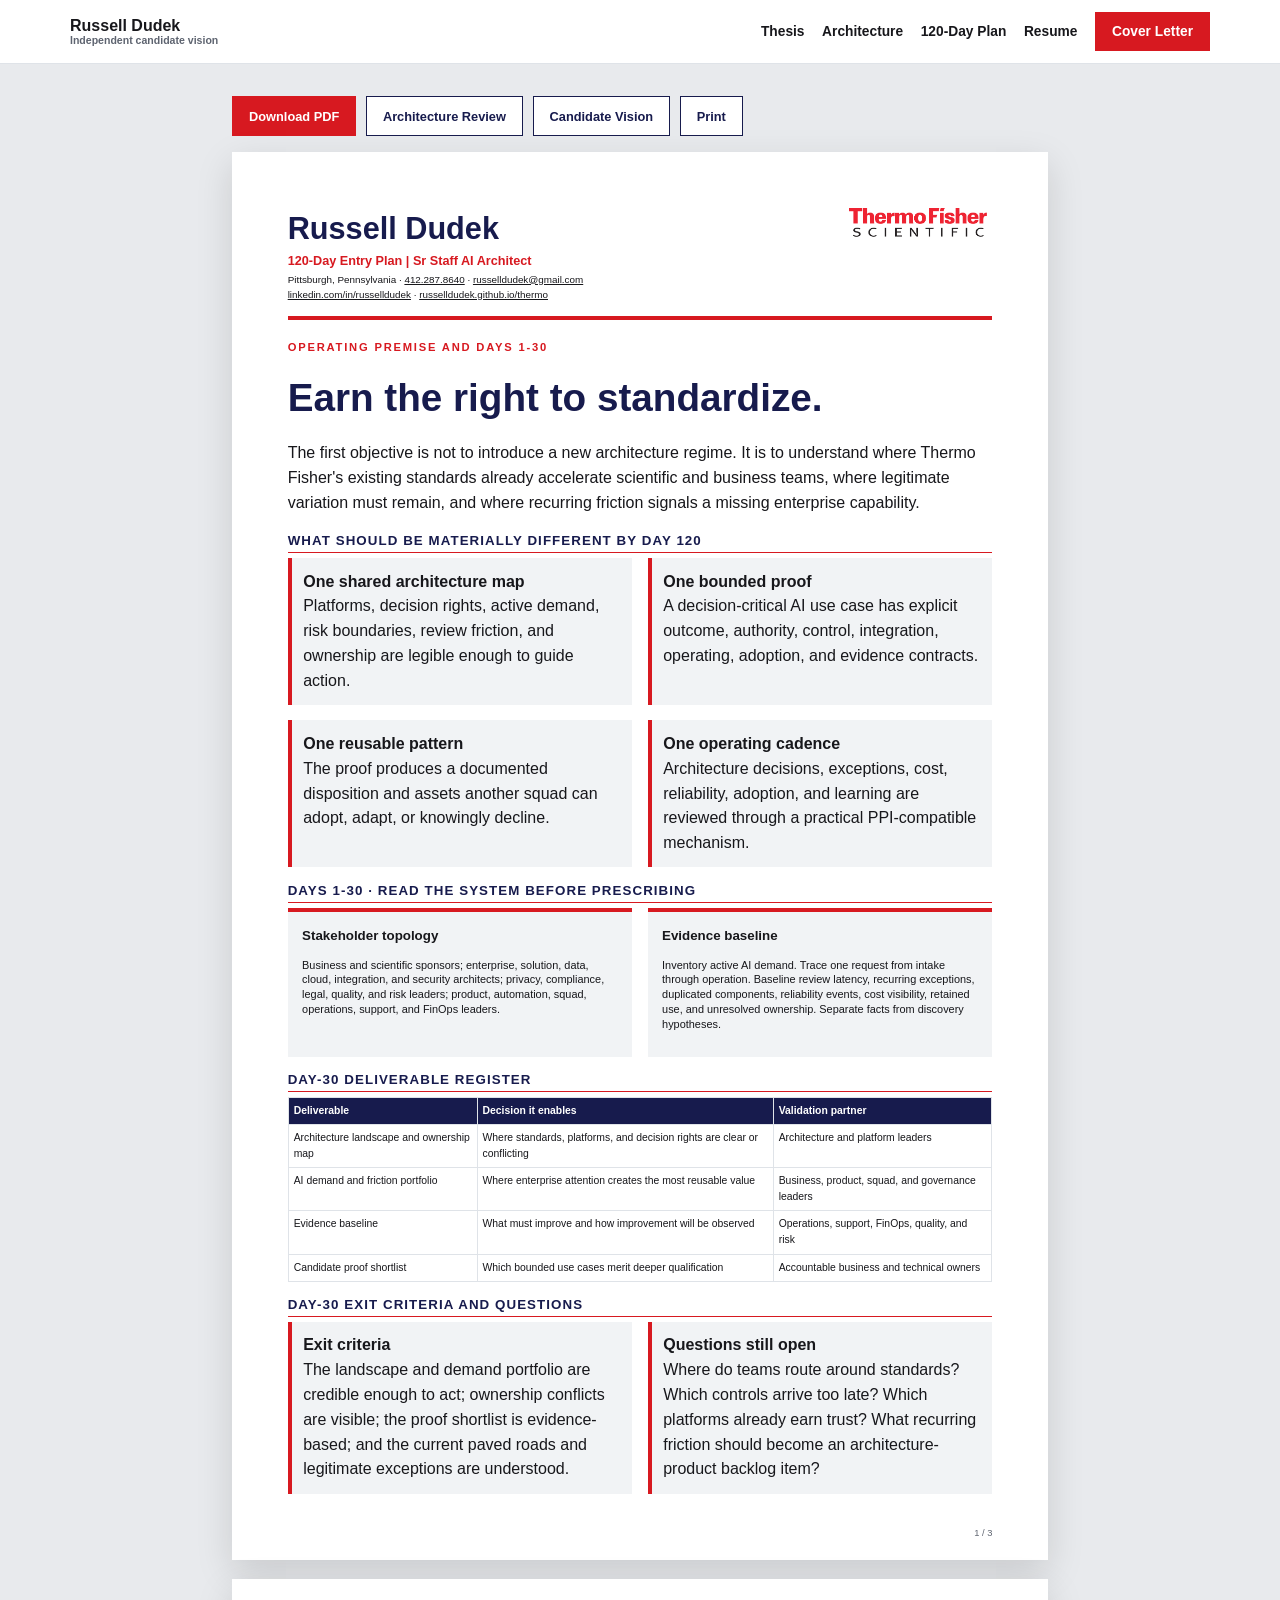
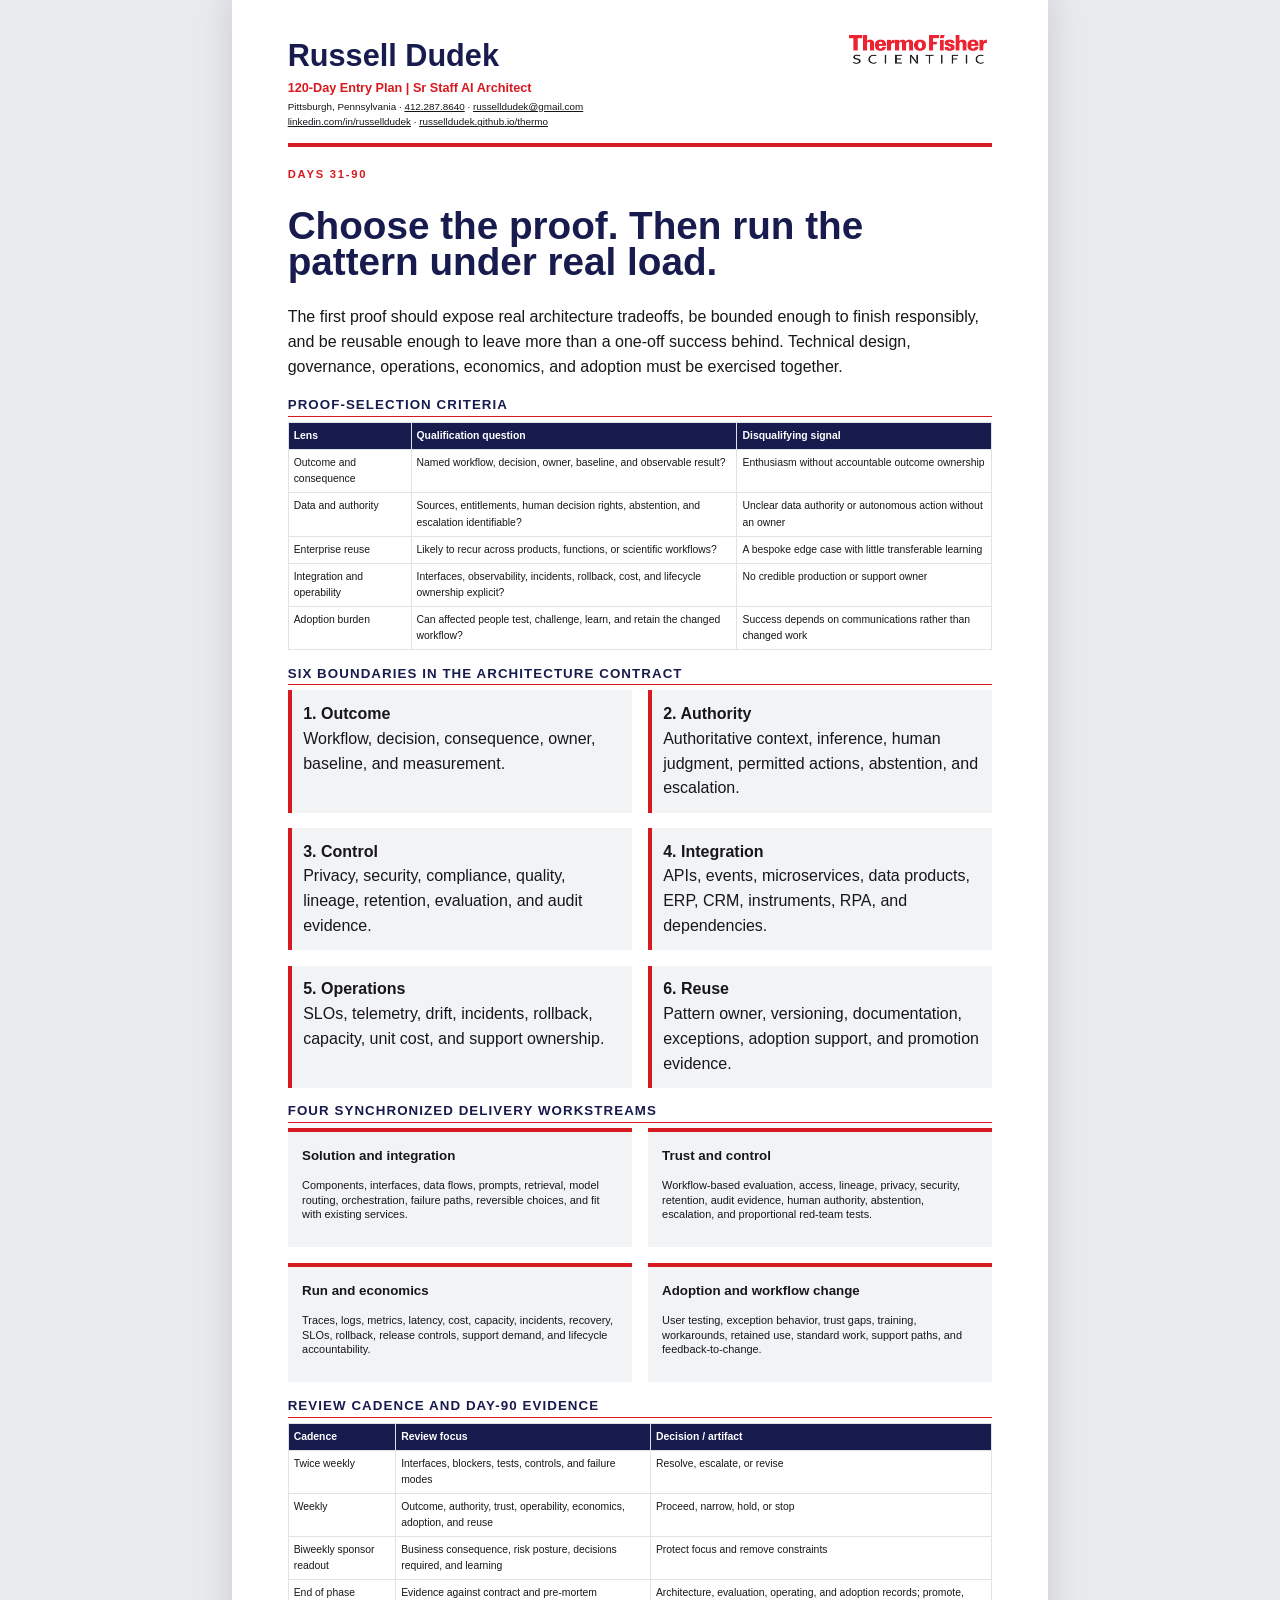
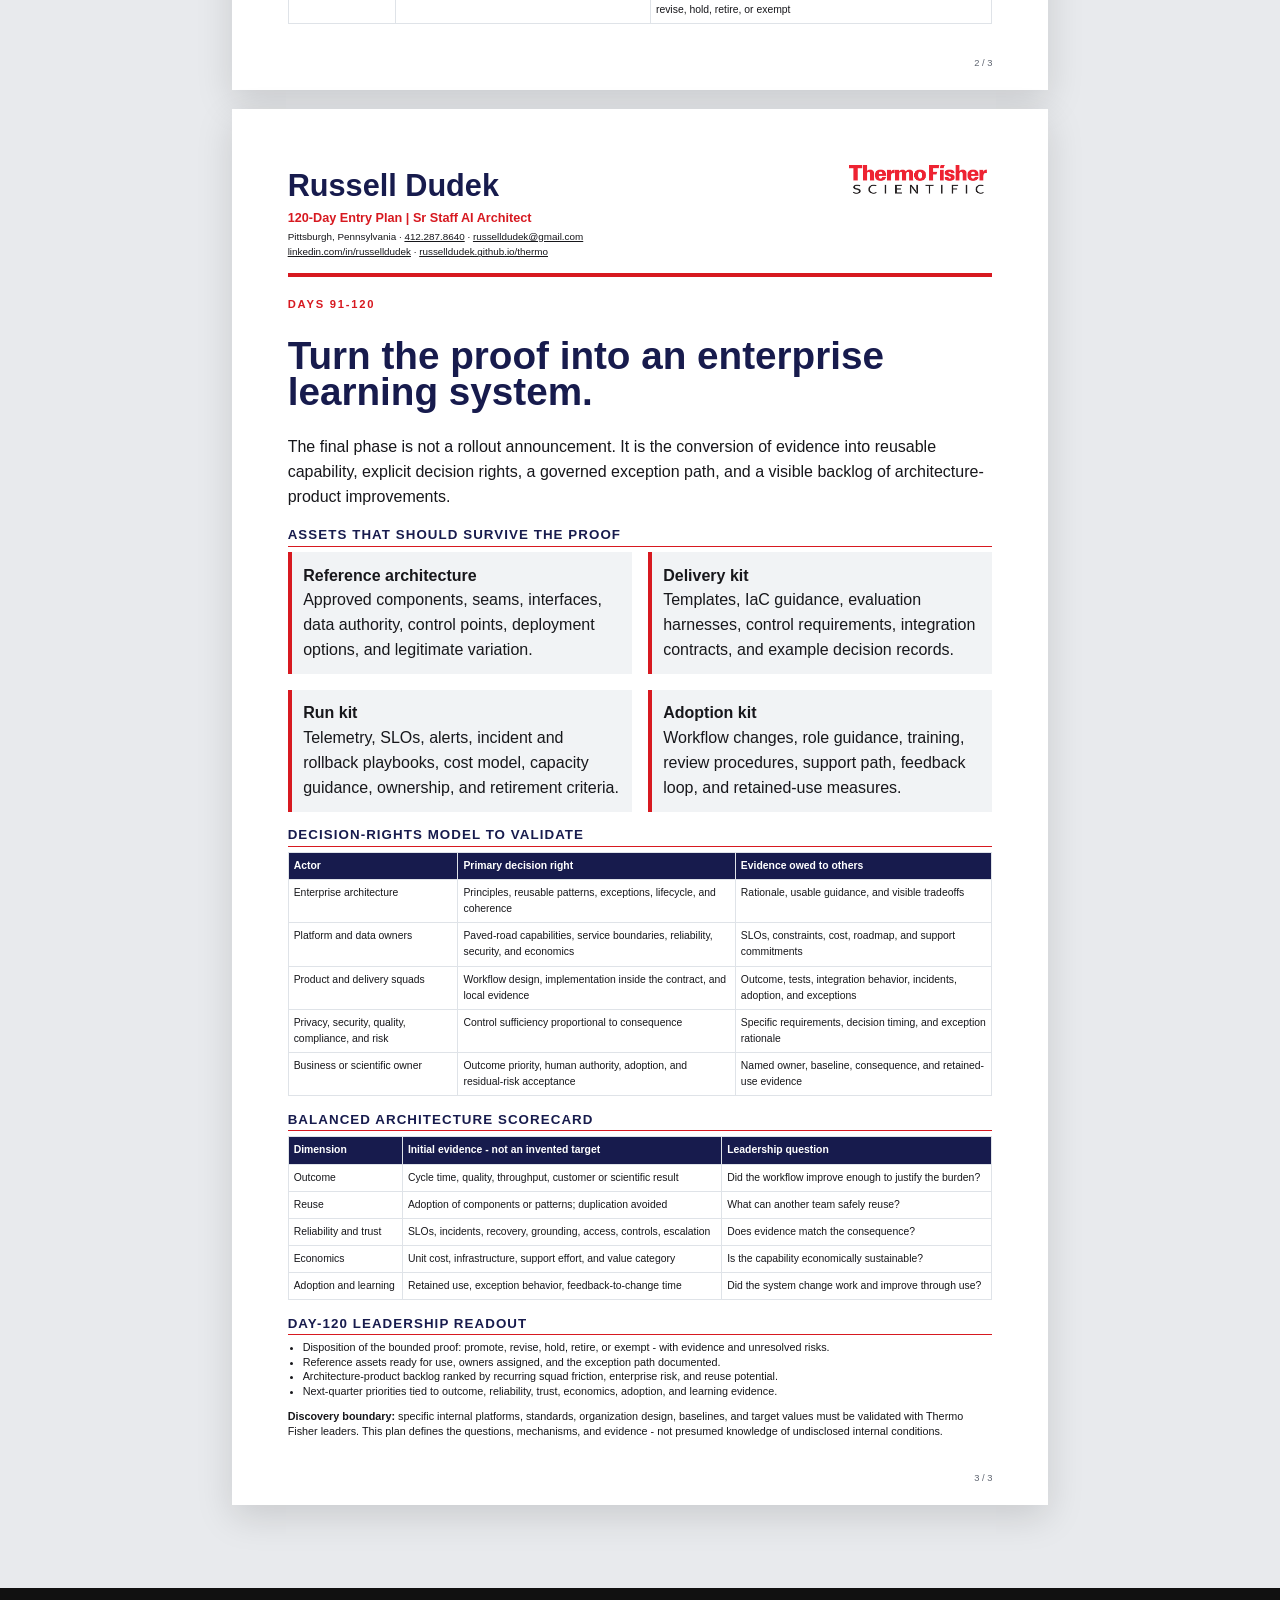
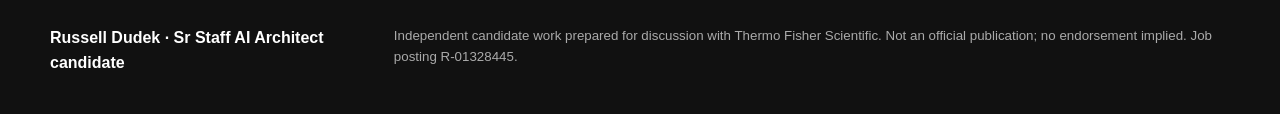
==== commit 2bbb71fd: "Recompose the 120-day plan into three dense executive pages" ====
--- a/120-day-plan.html
+++ b/120-day-plan.html
@@ -50,7 +50,7 @@
       <div class="report-grid">
         <div class="doc-card"><b>One shared architecture map</b><br>Platforms, decision rights, active demand, risk boundaries, review friction, and ownership are legible enough to guide action.</div>
         <div class="doc-card"><b>One bounded proof</b><br>A decision-critical AI use case has explicit outcome, authority, control, integration, operating, adoption, and evidence contracts.</div>
-        <div class="doc-card"><b>One reusable pattern</b><br>The proof produces a documented disposition and assets that another squad can adopt, adapt, or knowingly decline.</div>
+        <div class="doc-card"><b>One reusable pattern</b><br>The proof produces a documented disposition and assets another squad can adopt, adapt, or knowingly decline.</div>
         <div class="doc-card"><b>One operating cadence</b><br>Architecture decisions, exceptions, cost, reliability, adoption, and learning are reviewed through a practical PPI-compatible mechanism.</div>
       </div>
     </section>
@@ -58,24 +58,8 @@
     <section class="doc-section">
       <h2>Days 1-30 · Read the system before prescribing</h2>
       <div class="report-grid">
-        <div class="report-card">
-          <h3>Stakeholder topology</h3>
-          <ul>
-            <li>Business and scientific sponsors: outcomes, consequence, timing, and adoption burden.</li>
-            <li>Enterprise, solution, data, cloud, integration, and security architects: current principles, paved roads, exceptions, and technical debt.</li>
-            <li>Privacy, compliance, legal, quality, and risk leaders: evidence thresholds and non-negotiable controls.</li>
-            <li>Product, automation, squad, operations, support, and FinOps leaders: delivery friction, run burden, economics, and ownership gaps.</li>
-          </ul>
-        </div>
-        <div class="report-card">
-          <h3>Evidence baseline</h3>
-          <ul>
-            <li>Inventory active AI demand by workflow, decision, business owner, platform, risk class, and lifecycle state.</li>
-            <li>Trace a representative request from intake through architecture review, delivery, release, operation, and support.</li>
-            <li>Baseline review latency, recurring exceptions, duplicated components, reliability events, cost visibility, retained use, and unresolved ownership.</li>
-            <li>Separate documented facts from hypotheses requiring discovery; avoid treating tool inventory as architecture understanding.</li>
-          </ul>
-        </div>
+        <div class="report-card"><h3>Stakeholder topology</h3><p>Business and scientific sponsors; enterprise, solution, data, cloud, integration, and security architects; privacy, compliance, legal, quality, and risk leaders; product, automation, squad, operations, support, and FinOps leaders.</p></div>
+        <div class="report-card"><h3>Evidence baseline</h3><p>Inventory active AI demand. Trace one request from intake through operation. Baseline review latency, recurring exceptions, duplicated components, reliability events, cost visibility, retained use, and unresolved ownership. Separate facts from discovery hypotheses.</p></div>
       </div>
     </section>
 
@@ -89,7 +73,15 @@
         <tr><td>Candidate proof shortlist</td><td>Which bounded use cases merit deeper qualification</td><td>Accountable business and technical owners</td></tr>
       </table>
     </section>
-    <div class="page-no">1 / 4</div>
+
+    <section class="doc-section">
+      <h2>Day-30 exit criteria and questions</h2>
+      <div class="report-grid">
+        <div class="doc-card"><b>Exit criteria</b><br>The landscape and demand portfolio are credible enough to act; ownership conflicts are visible; the proof shortlist is evidence-based; and the current paved roads and legitimate exceptions are understood.</div>
+        <div class="doc-card"><b>Questions still open</b><br>Where do teams route around standards? Which controls arrive too late? Which platforms already earn trust? What recurring friction should become an architecture-product backlog item?</div>
+      </div>
+    </section>
+    <div class="page-no">1 / 3</div>
   </section>
 
   <section class="sheet">
@@ -101,52 +93,55 @@
       </div>
       <img class="doc-logo" src="assets/brand/thermo-fisher-wordmark.png" alt="Thermo Fisher Scientific">
     </header>
-    <div class="eyebrow">Days 31-60</div>
-    <h2 class="report-title">Choose a proof that can teach the enterprise.</h2>
-    <p>The first proof should be important enough to expose real architecture tradeoffs, bounded enough to finish responsibly, and reusable enough to leave more than a one-off success behind.</p>
+    <div class="eyebrow">Days 31-90</div>
+    <h2 class="report-title">Choose the proof. Then run the pattern under real load.</h2>
+    <p>The first proof should expose real architecture tradeoffs, be bounded enough to finish responsibly, and be reusable enough to leave more than a one-off success behind. Technical design, governance, operations, economics, and adoption must be exercised together.</p>
 
     <section class="doc-section">
       <h2>Proof-selection criteria</h2>
       <table class="review-table">
         <tr><th>Lens</th><th>Qualification question</th><th>Disqualifying signal</th></tr>
-        <tr><td>Outcome and consequence</td><td>Is there a named workflow, decision, owner, baseline, and observable result?</td><td>General enthusiasm without accountable outcome ownership</td></tr>
-        <tr><td>Data and authority</td><td>Are authoritative sources, entitlements, human decision rights, abstention, and escalation identifiable?</td><td>Unclear data authority or implied autonomous action without an owner</td></tr>
-        <tr><td>Enterprise reuse</td><td>Will the work exercise a pattern likely to recur across products, functions, or scientific workflows?</td><td>A bespoke edge case with little transferable learning</td></tr>
-        <tr><td>Integration and operability</td><td>Can interfaces, observability, incidents, rollback, cost, and lifecycle ownership be made explicit?</td><td>No credible production or support owner</td></tr>
-        <tr><td>Adoption burden</td><td>Can the affected people test, challenge, learn, and retain the changed workflow?</td><td>Success depends on communications alone rather than changed work</td></tr>
-      </table>
-    </section>
-
-    <section class="doc-section">
-      <h2>The architecture contract</h2>
-      <div class="report-grid">
-        <div class="doc-card"><b>1. Outcome boundary</b><br>Workflow, decision, customer or scientific consequence, owner, baseline, and measurement method.</div>
-        <div class="doc-card"><b>2. Authority boundary</b><br>Authoritative context, model inference, human judgment, permitted actions, abstention, and escalation.</div>
-        <div class="doc-card"><b>3. Control boundary</b><br>Privacy, security, compliance, quality, lineage, retention, evaluation, and audit evidence matched to consequence.</div>
-        <div class="doc-card"><b>4. Integration boundary</b><br>APIs, events, microservices, data products, ERP, CRM, instruments, RPA, and external dependencies.</div>
-        <div class="doc-card"><b>5. Operating boundary</b><br>SLOs, traces, logs, metrics, drift, incidents, rollback, capacity, unit cost, and support ownership.</div>
-        <div class="doc-card"><b>6. Reuse boundary</b><br>Pattern owner, versioning, documentation, exception logic, adoption support, and promotion evidence.</div>
-      </div>
-    </section>
-
-    <section class="doc-section">
-      <h2>Pre-mortem before build momentum</h2>
-      <div class="report-grid">
-        <div class="report-card"><h3>Failure modes to surface</h3><ul><li>Grounding appears strong in a demo but fails under real scientific language or freshness requirements.</li><li>Security and privacy controls arrive after the integration shape is already expensive to change.</li><li>Model quality is measured while workflow quality, human authority, and operational burden remain invisible.</li><li>Cost, latency, support, and adoption make the solution uneconomic despite technical success.</li></ul></div>
-        <div class="report-card"><h3>Decisions to record</h3><ul><li>Build, buy, reuse, partner, or stop—and the evidence behind the choice.</li><li>What is standardized, what remains local, and who can approve an exception.</li><li>Which risks are mitigated, accepted, transferred, or still unresolved.</li><li>What evidence is required to proceed from proof to production and from production to reuse.</li></ul></div>
-      </div>
-    </section>
-
-    <section class="doc-section">
-      <h2>Day-60 exit criteria</h2>
-      <ul>
-        <li>One bounded proof has accountable business, architecture, platform, delivery, governance, and run owners.</li>
-        <li>The six architecture boundaries are explicit enough to guide implementation and review.</li>
-        <li>The team has an agreed evidence plan, pre-mortem, decision log, adoption hypothesis, and stop conditions.</li>
-        <li>The selected proof tests a real enterprise pattern rather than merely showcasing a tool.</li>
-      </ul>
-    </section>
-    <div class="page-no">2 / 4</div>
+        <tr><td>Outcome and consequence</td><td>Named workflow, decision, owner, baseline, and observable result?</td><td>Enthusiasm without accountable outcome ownership</td></tr>
+        <tr><td>Data and authority</td><td>Sources, entitlements, human decision rights, abstention, and escalation identifiable?</td><td>Unclear data authority or autonomous action without an owner</td></tr>
+        <tr><td>Enterprise reuse</td><td>Likely to recur across products, functions, or scientific workflows?</td><td>A bespoke edge case with little transferable learning</td></tr>
+        <tr><td>Integration and operability</td><td>Interfaces, observability, incidents, rollback, cost, and lifecycle ownership explicit?</td><td>No credible production or support owner</td></tr>
+        <tr><td>Adoption burden</td><td>Can affected people test, challenge, learn, and retain the changed workflow?</td><td>Success depends on communications rather than changed work</td></tr>
+      </table>
+    </section>
+
+    <section class="doc-section">
+      <h2>Six boundaries in the architecture contract</h2>
+      <div class="report-grid">
+        <div class="doc-card"><b>1. Outcome</b><br>Workflow, decision, consequence, owner, baseline, and measurement.</div>
+        <div class="doc-card"><b>2. Authority</b><br>Authoritative context, inference, human judgment, permitted actions, abstention, and escalation.</div>
+        <div class="doc-card"><b>3. Control</b><br>Privacy, security, compliance, quality, lineage, retention, evaluation, and audit evidence.</div>
+        <div class="doc-card"><b>4. Integration</b><br>APIs, events, microservices, data products, ERP, CRM, instruments, RPA, and dependencies.</div>
+        <div class="doc-card"><b>5. Operations</b><br>SLOs, telemetry, drift, incidents, rollback, capacity, unit cost, and support ownership.</div>
+        <div class="doc-card"><b>6. Reuse</b><br>Pattern owner, versioning, documentation, exceptions, adoption support, and promotion evidence.</div>
+      </div>
+    </section>
+
+    <section class="doc-section">
+      <h2>Four synchronized delivery workstreams</h2>
+      <div class="report-grid">
+        <div class="report-card"><h3>Solution and integration</h3><p>Components, interfaces, data flows, prompts, retrieval, model routing, orchestration, failure paths, reversible choices, and fit with existing services.</p></div>
+        <div class="report-card"><h3>Trust and control</h3><p>Workflow-based evaluation, access, lineage, privacy, security, retention, audit evidence, human authority, abstention, escalation, and proportional red-team tests.</p></div>
+        <div class="report-card"><h3>Run and economics</h3><p>Traces, logs, metrics, latency, cost, capacity, incidents, recovery, SLOs, rollback, release controls, support demand, and lifecycle accountability.</p></div>
+        <div class="report-card"><h3>Adoption and workflow change</h3><p>User testing, exception behavior, trust gaps, training, workarounds, retained use, standard work, support paths, and feedback-to-change.</p></div>
+      </div>
+    </section>
+
+    <section class="doc-section">
+      <h2>Review cadence and day-90 evidence</h2>
+      <table class="review-table">
+        <tr><th>Cadence</th><th>Review focus</th><th>Decision / artifact</th></tr>
+        <tr><td>Twice weekly</td><td>Interfaces, blockers, tests, controls, and failure modes</td><td>Resolve, escalate, or revise</td></tr>
+        <tr><td>Weekly</td><td>Outcome, authority, trust, operability, economics, adoption, and reuse</td><td>Proceed, narrow, hold, or stop</td></tr>
+        <tr><td>Biweekly sponsor readout</td><td>Business consequence, risk posture, decisions required, and learning</td><td>Protect focus and remove constraints</td></tr>
+        <tr><td>End of phase</td><td>Evidence against contract and pre-mortem</td><td>Architecture, evaluation, operating, and adoption records; promote, revise, hold, retire, or exempt</td></tr>
+      </table>
+    </section>
+    <div class="page-no">2 / 3</div>
   </section>
 
   <section class="sheet">
@@ -158,52 +153,6 @@
       </div>
       <img class="doc-logo" src="assets/brand/thermo-fisher-wordmark.png" alt="Thermo Fisher Scientific">
     </header>
-    <div class="eyebrow">Days 61-90</div>
-    <h2 class="report-title">Run one reference pattern under real load.</h2>
-    <p>The proof becomes useful architecture evidence only when the technical design, governance, operating model, economics, and adoption path are exercised together.</p>
-
-    <section class="doc-section">
-      <h2>Four synchronized workstreams</h2>
-      <div class="report-grid">
-        <div class="report-card"><h3>Solution and integration</h3><ul><li>Translate the contract into components, interfaces, data flows, prompts, retrieval, model routing, orchestration, and failure paths.</li><li>Prefer reversible choices and explicit seams where platform or model substitution is plausible.</li><li>Document how the pattern fits existing cloud, data, integration, and automation services rather than creating a parallel estate.</li></ul></div>
-        <div class="report-card"><h3>Trust and control</h3><ul><li>Build evaluation around the workflow consequence, not only model accuracy.</li><li>Test access, lineage, privacy, security, retention, audit evidence, human authority, abstention, and escalation.</li><li>Use red-team and failure-injection scenarios proportionate to the use case.</li></ul></div>
-        <div class="report-card"><h3>Run and economics</h3><ul><li>Instrument traces, logs, metrics, latency, cost, capacity, incidents, recovery, and support demand.</li><li>Define SLOs, alert ownership, rollback, release controls, and lifecycle accountability.</li><li>Track unit economics beside performance so hidden operating burden cannot masquerade as value.</li></ul></div>
-        <div class="report-card"><h3>Adoption and workflow change</h3><ul><li>Test the pattern with the people who make or act on the decision.</li><li>Capture exception behavior, trust gaps, training needs, workarounds, and retained use.</li><li>Update standard work, role expectations, support paths, and feedback loops as part of the architecture—not after it.</li></ul></div>
-      </div>
-    </section>
-
-    <section class="doc-section">
-      <h2>Evidence and review cadence</h2>
-      <table class="review-table">
-        <tr><th>Cadence</th><th>Review focus</th><th>Decision</th></tr>
-        <tr><td>Twice-weekly delivery review</td><td>Interfaces, blockers, tests, controls, and emerging failure modes</td><td>Resolve, escalate, or revise the implementation path</td></tr>
-        <tr><td>Weekly architecture evidence review</td><td>Outcome, authority, trust, operability, economics, adoption, and reuse</td><td>Proceed, narrow, hold, or stop</td></tr>
-        <tr><td>Biweekly sponsor readout</td><td>Business consequence, risk posture, decisions required, and learning</td><td>Protect focus and remove organizational constraints</td></tr>
-        <tr><td>End-of-phase review</td><td>Evidence against the original contract and pre-mortem</td><td>Promote, revise, hold, retire, or exempt</td></tr>
-      </table>
-    </section>
-
-    <section class="doc-section">
-      <h2>Day-90 evidence package</h2>
-      <div class="report-grid">
-        <div class="doc-card"><b>Architecture record</b><br>Current-state and target-state diagrams, decision log, interfaces, control design, ownership, and exceptions.</div>
-        <div class="doc-card"><b>Evaluation record</b><br>Test corpus, expected behavior, failure classes, human-review findings, and unresolved risks.</div>
-        <div class="doc-card"><b>Operating record</b><br>SLOs, telemetry, incidents, recovery, capacity, cost, support, and lifecycle responsibilities.</div>
-        <div class="doc-card"><b>Adoption record</b><br>User behavior, workflow impact, training, workarounds, retained use, and feedback-to-change evidence.</div>
-      </div>
-    </section>
-    <div class="page-no">3 / 4</div>
-  </section>
-
-  <section class="sheet">
-    <header class="doc-head">
-      <div>
-        <div class="doc-name">Russell Dudek</div>
-        <div class="doc-role">120-Day Entry Plan | Sr Staff AI Architect</div>
-        <div class="doc-contact">Pittsburgh, Pennsylvania · <a href="tel:+14122878640">412.287.8640</a> · <a href="mailto:russelldudek@gmail.com">russelldudek@gmail.com</a><br><a href="https://www.linkedin.com/in/russelldudek">linkedin.com/in/russelldudek</a> · <a href="https://russelldudek.github.io/thermo/">russelldudek.github.io/thermo</a></div>
-      </div>
-      <img class="doc-logo" src="assets/brand/thermo-fisher-wordmark.png" alt="Thermo Fisher Scientific">
-    </header>
     <div class="eyebrow">Days 91-120</div>
     <h2 class="report-title">Turn the proof into an enterprise learning system.</h2>
     <p>The final phase is not a rollout announcement. It is the conversion of evidence into reusable capability, explicit decision rights, a governed exception path, and a visible backlog of architecture-product improvements.</p>
@@ -212,9 +161,9 @@
       <h2>Assets that should survive the proof</h2>
       <div class="report-grid">
         <div class="doc-card"><b>Reference architecture</b><br>Approved components, seams, interfaces, data authority, control points, deployment options, and legitimate variation.</div>
-        <div class="doc-card"><b>Delivery kit</b><br>Templates, IaC guidance, evaluation harnesses, security and privacy requirements, integration contracts, and example decision records.</div>
+        <div class="doc-card"><b>Delivery kit</b><br>Templates, IaC guidance, evaluation harnesses, control requirements, integration contracts, and example decision records.</div>
         <div class="doc-card"><b>Run kit</b><br>Telemetry, SLOs, alerts, incident and rollback playbooks, cost model, capacity guidance, ownership, and retirement criteria.</div>
-        <div class="doc-card"><b>Adoption kit</b><br>Workflow changes, role guidance, training, review procedures, support path, feedback loop, and measures of retained use.</div>
+        <div class="doc-card"><b>Adoption kit</b><br>Workflow changes, role guidance, training, review procedures, support path, feedback loop, and retained-use measures.</div>
       </div>
     </section>
 
@@ -222,21 +171,21 @@
       <h2>Decision-rights model to validate</h2>
       <table class="review-table">
         <tr><th>Actor</th><th>Primary decision right</th><th>Evidence owed to others</th></tr>
-        <tr><td>Enterprise architecture</td><td>Principles, reusable patterns, exceptions, lifecycle, and enterprise coherence</td><td>Clear rationale, usable guidance, and visible tradeoffs</td></tr>
+        <tr><td>Enterprise architecture</td><td>Principles, reusable patterns, exceptions, lifecycle, and coherence</td><td>Rationale, usable guidance, and visible tradeoffs</td></tr>
         <tr><td>Platform and data owners</td><td>Paved-road capabilities, service boundaries, reliability, security, and economics</td><td>SLOs, constraints, cost, roadmap, and support commitments</td></tr>
-        <tr><td>Product and delivery squads</td><td>Workflow design, implementation choices inside the contract, and local evidence</td><td>Outcome, tests, integration behavior, incidents, adoption, and exceptions</td></tr>
-        <tr><td>Privacy, security, quality, compliance, and risk</td><td>Control sufficiency and evidence proportional to consequence</td><td>Specific requirements, decision timing, and exception rationale</td></tr>
-        <tr><td>Business or scientific owner</td><td>Outcome priority, human authority, adoption, and acceptance of residual risk</td><td>Named owner, workflow baseline, decision consequence, and retained-use evidence</td></tr>
+        <tr><td>Product and delivery squads</td><td>Workflow design, implementation inside the contract, and local evidence</td><td>Outcome, tests, integration behavior, incidents, adoption, and exceptions</td></tr>
+        <tr><td>Privacy, security, quality, compliance, and risk</td><td>Control sufficiency proportional to consequence</td><td>Specific requirements, decision timing, and exception rationale</td></tr>
+        <tr><td>Business or scientific owner</td><td>Outcome priority, human authority, adoption, and residual-risk acceptance</td><td>Named owner, baseline, consequence, and retained-use evidence</td></tr>
       </table>
     </section>
 
     <section class="doc-section">
       <h2>Balanced architecture scorecard</h2>
       <table class="review-table">
-        <tr><th>Dimension</th><th>Initial evidence—not an invented target</th><th>Leadership question</th></tr>
+        <tr><th>Dimension</th><th>Initial evidence - not an invented target</th><th>Leadership question</th></tr>
         <tr><td>Outcome</td><td>Cycle time, quality, throughput, customer or scientific result</td><td>Did the workflow improve enough to justify the burden?</td></tr>
         <tr><td>Reuse</td><td>Adoption of components or patterns; duplication avoided</td><td>What can another team safely reuse?</td></tr>
-        <tr><td>Reliability and trust</td><td>SLOs, incidents, recovery, grounding, access, controls, and escalation</td><td>Does evidence match the consequence?</td></tr>
+        <tr><td>Reliability and trust</td><td>SLOs, incidents, recovery, grounding, access, controls, escalation</td><td>Does evidence match the consequence?</td></tr>
         <tr><td>Economics</td><td>Unit cost, infrastructure, support effort, and value category</td><td>Is the capability economically sustainable?</td></tr>
         <tr><td>Adoption and learning</td><td>Retained use, exception behavior, feedback-to-change time</td><td>Did the system change work and improve through use?</td></tr>
       </table>
@@ -245,14 +194,14 @@
     <section class="doc-section">
       <h2>Day-120 leadership readout</h2>
       <ul>
-        <li>Disposition of the bounded proof: promote, revise, hold, retire, or exempt—with evidence and unresolved risks.</li>
+        <li>Disposition of the bounded proof: promote, revise, hold, retire, or exempt - with evidence and unresolved risks.</li>
         <li>Reference assets ready for use, owners assigned, and the exception path documented.</li>
         <li>Architecture-product backlog ranked by recurring squad friction, enterprise risk, and reuse potential.</li>
-        <li>Next-quarter priorities tied to measurable outcome, reliability, trust, economics, adoption, and learning evidence.</li>
+        <li>Next-quarter priorities tied to outcome, reliability, trust, economics, adoption, and learning evidence.</li>
       </ul>
-      <p><b>Discovery boundary:</b> specific internal platforms, standards, organization design, baselines, and target values must be validated with Thermo Fisher leaders. This plan defines the questions, mechanisms, and evidence—not presumed knowledge of undisclosed internal conditions.</p>
-    </section>
-    <div class="page-no">4 / 4</div>
+      <p><b>Discovery boundary:</b> specific internal platforms, standards, organization design, baselines, and target values must be validated with Thermo Fisher leaders. This plan defines the questions, mechanisms, and evidence - not presumed knowledge of undisclosed internal conditions.</p>
+    </section>
+    <div class="page-no">3 / 3</div>
   </section>
 </main>
 <footer class="footer">
